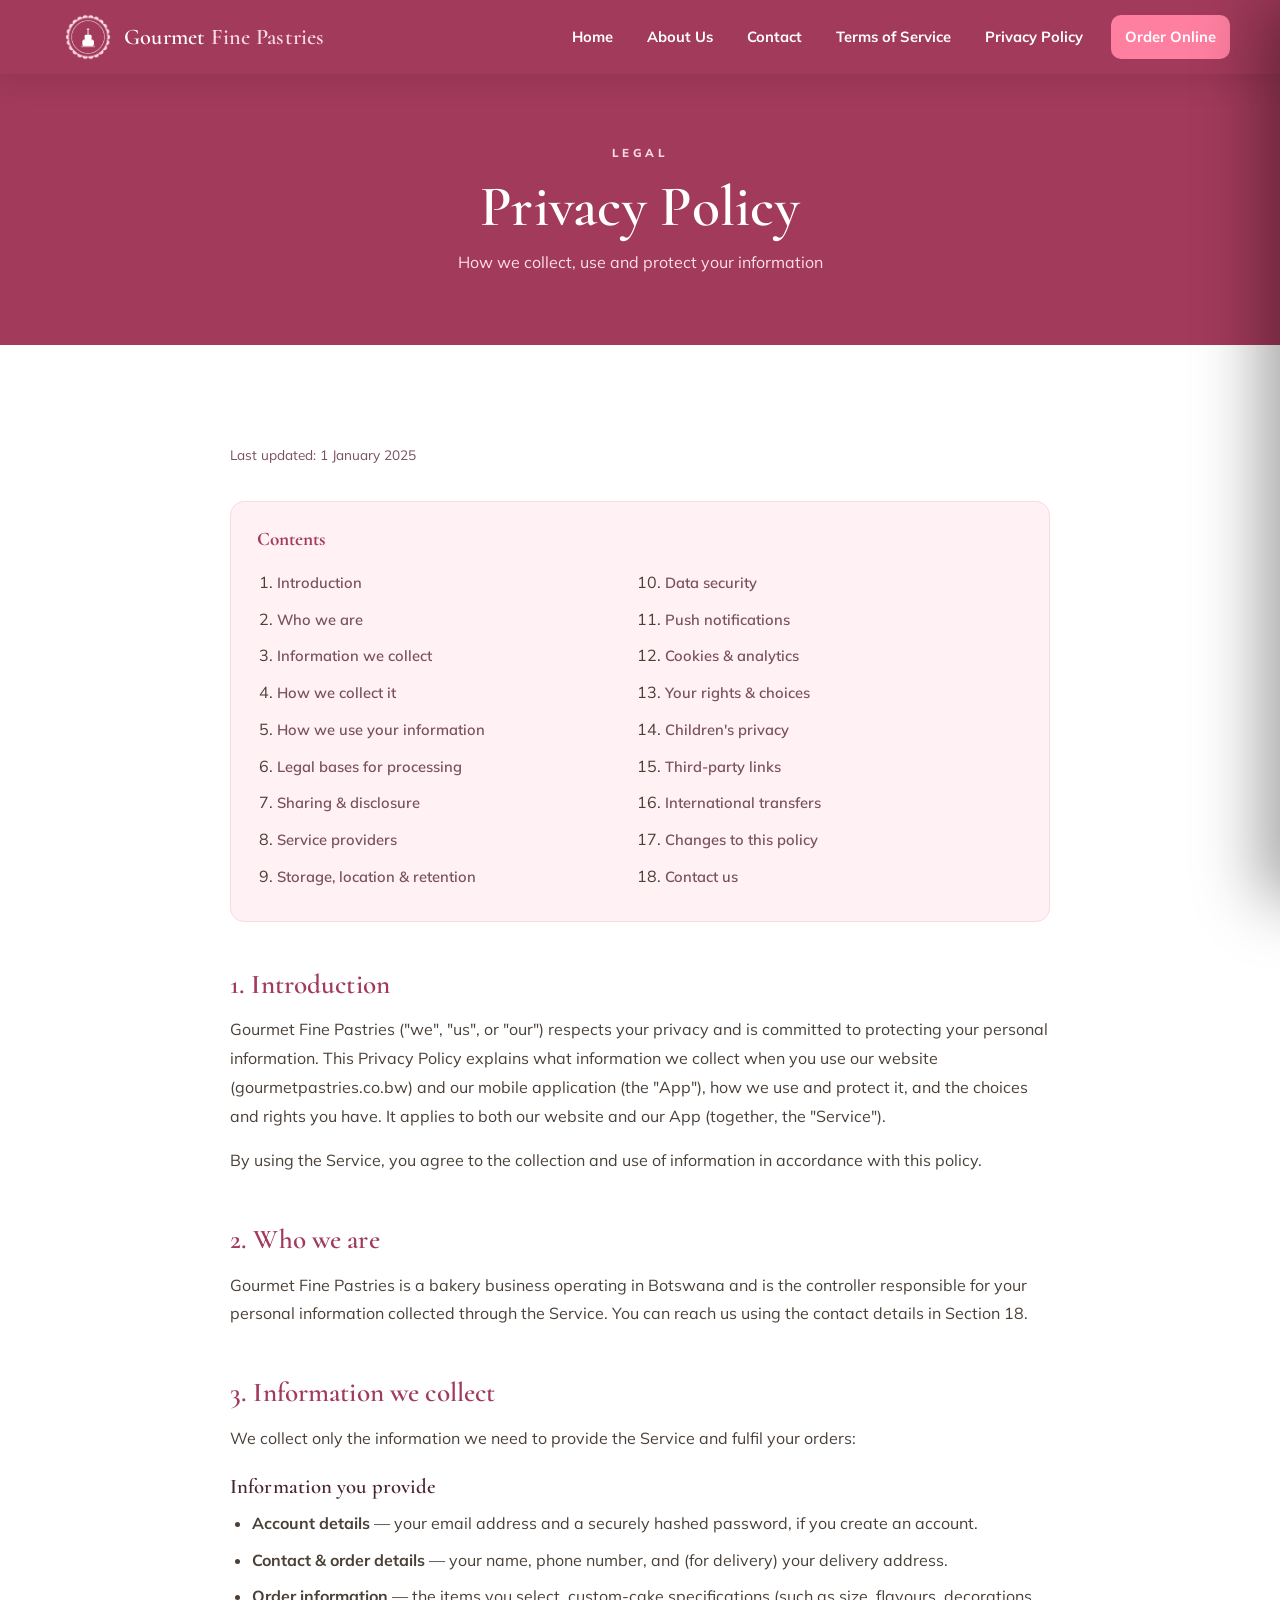
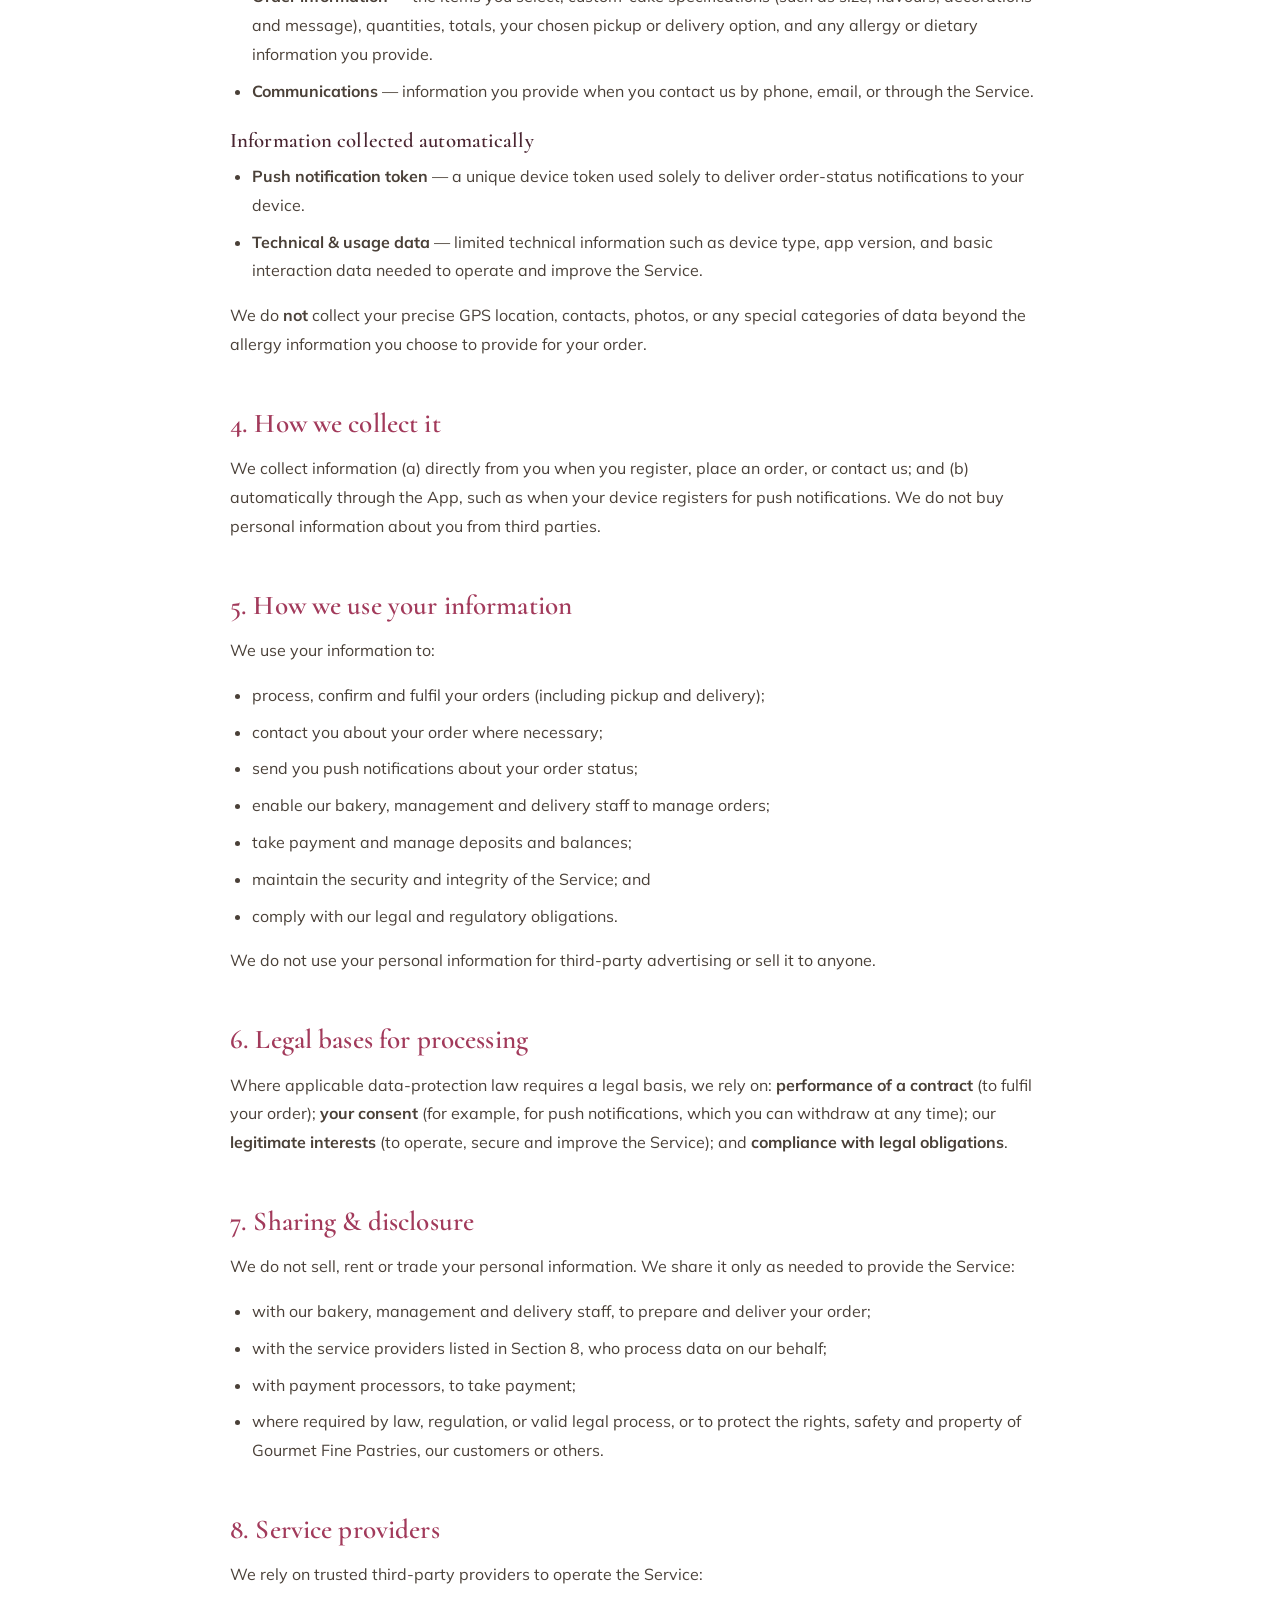
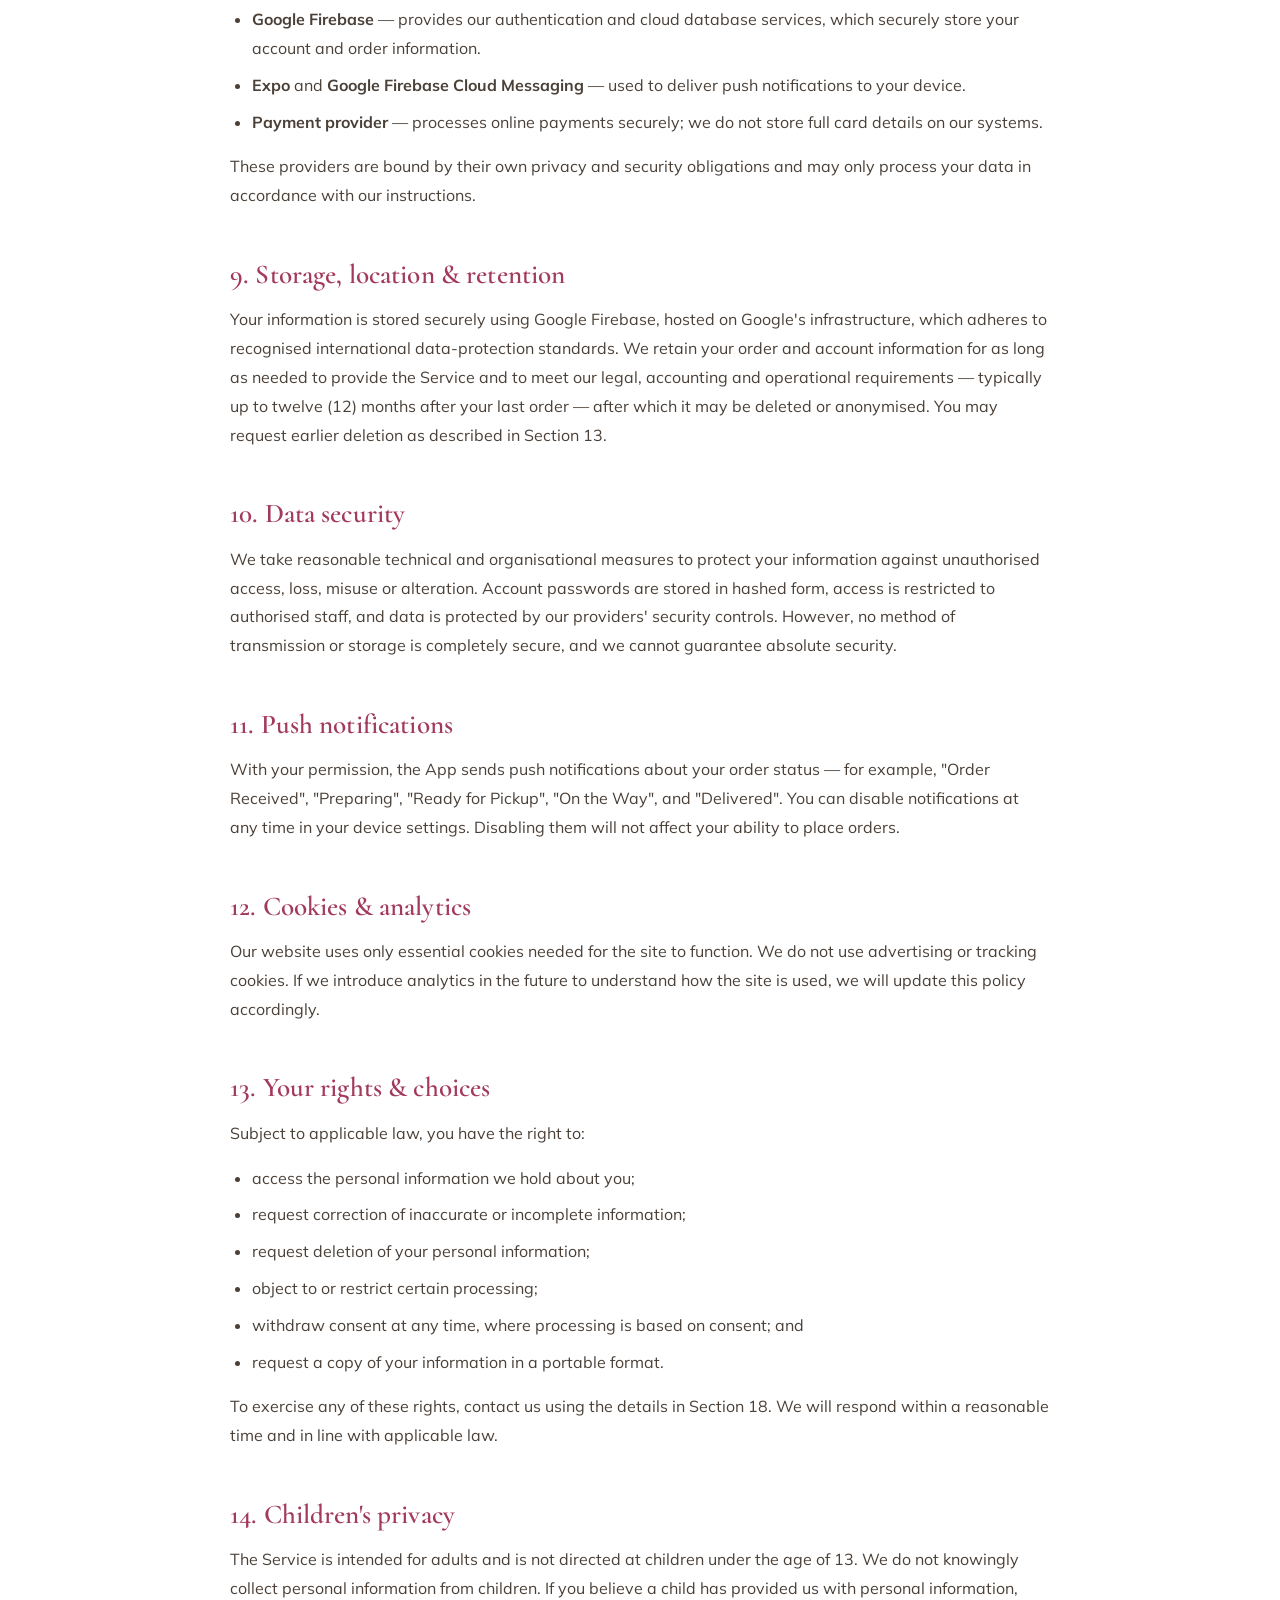
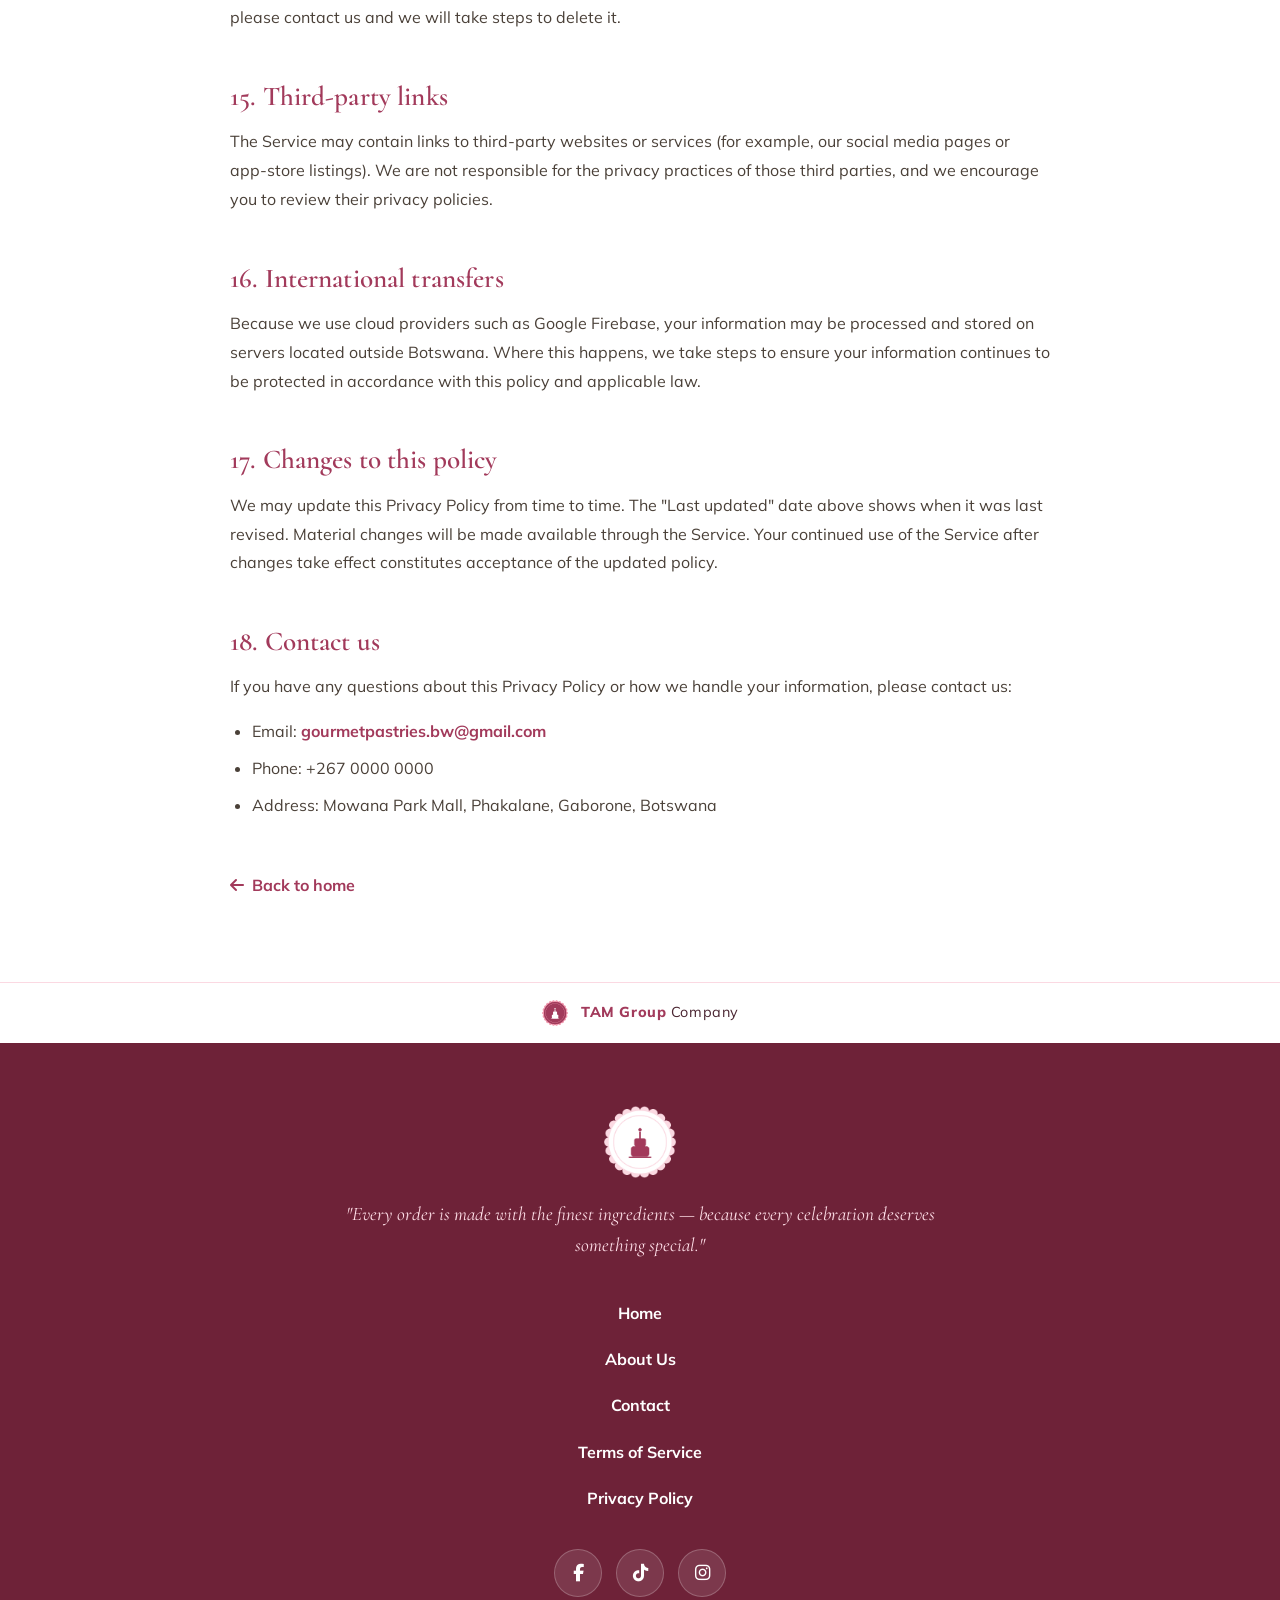
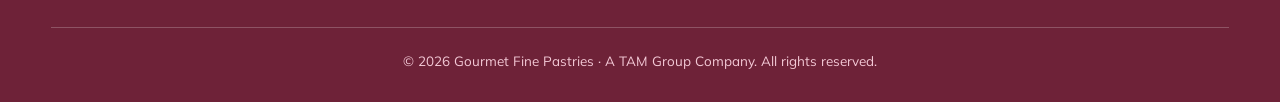
==== privacy.html @ c38aeb73 "Add files via upload" ====
<!DOCTYPE html>
<html lang="en">
<head>
  <meta charset="UTF-8" />
  <meta name="viewport" content="width=device-width, initial-scale=1.0" />
  <title>Privacy Policy — Gourmet Fine Pastries</title>
  <meta name="description" content="How Gourmet Fine Pastries collects, uses, and protects your personal information across our website and mobile application." />
  <link rel="preconnect" href="https://fonts.googleapis.com">
  <link rel="preconnect" href="https://fonts.gstatic.com" crossorigin>
  <link href="https://fonts.googleapis.com/css2?family=Cormorant:ital,wght@0,400;0,500;0,600;0,700;1,500;1,600&family=Mulish:wght@400;600;700;800&display=swap" rel="stylesheet">
  <link rel="stylesheet" href="https://cdnjs.cloudflare.com/ajax/libs/font-awesome/6.5.2/css/all.min.css">
  <link rel="stylesheet" href="styles.css" />
  <link rel="icon" type="image/png" href="images/logo.png" />
</head>
<body id="top">

  <header class="site-header">
    <div class="header-inner">
      <a class="brand" href="index.html" aria-label="Gourmet Fine Pastries home">
        <img src="images/logo.png" alt="Gourmet Fine Pastries cake emblem" />
        <span class="brand-name">Gourmet <b>Fine Pastries</b></span>
      </a>
      <nav class="nav-desktop" aria-label="Primary">
        <a href="index.html#top">Home</a>
        <a href="index.html#about">About Us</a>
        <a href="index.html#find-us">Contact</a>
        <a href="terms.html">Terms of Service</a>
        <a href="privacy.html">Privacy Policy</a>
        <a class="btn-order" href="index.html#app">Order Online</a>
      </nav>
      <button class="menu-toggle" aria-label="Open menu" aria-controls="mobileMenu" aria-expanded="false">
        <span></span><span></span><span></span>
      </button>
    </div>
  </header>

  <div class="menu-overlay" id="menuOverlay"></div>
  <nav class="mobile-menu" id="mobileMenu" aria-label="Mobile">
    <a href="index.html#top"><i class="fa-solid fa-house"></i> Home</a>
    <hr>
    <a href="index.html#about"><i class="fa-solid fa-cake-candles"></i> About Us</a>
    <hr>
    <a href="index.html#find-us"><i class="fa-solid fa-location-dot"></i> Contact</a>
    <div class="mm-contact">
      <div><i class="fa-solid fa-phone"></i> +267 0000 0000</div>
      <div><i class="fa-solid fa-envelope"></i> gourmetpastries.bw@gmail.com</div>
    </div>
    <hr>
    <a href="terms.html"><i class="fa-solid fa-file-contract"></i> Terms of Service</a>
    <hr>
    <a href="privacy.html"><i class="fa-solid fa-shield-halved"></i> Privacy Policy</a>
  </nav>

  <section class="legal-hero">
    <span class="eyebrow">Legal</span>
    <h1>Privacy Policy</h1>
    <p>How we collect, use and protect your information</p>
  </section>

  <main class="legal">
    <div class="legal-wrap">
      <p class="updated">Last updated: 1 January 2025</p>

      <div class="legal-toc">
        <h4>Contents</h4>
        <ol>
          <li><a href="#p1">Introduction</a></li>
          <li><a href="#p2">Who we are</a></li>
          <li><a href="#p3">Information we collect</a></li>
          <li><a href="#p4">How we collect it</a></li>
          <li><a href="#p5">How we use your information</a></li>
          <li><a href="#p6">Legal bases for processing</a></li>
          <li><a href="#p7">Sharing &amp; disclosure</a></li>
          <li><a href="#p8">Service providers</a></li>
          <li><a href="#p9">Storage, location &amp; retention</a></li>
          <li><a href="#p10">Data security</a></li>
          <li><a href="#p11">Push notifications</a></li>
          <li><a href="#p12">Cookies &amp; analytics</a></li>
          <li><a href="#p13">Your rights &amp; choices</a></li>
          <li><a href="#p14">Children's privacy</a></li>
          <li><a href="#p15">Third-party links</a></li>
          <li><a href="#p16">International transfers</a></li>
          <li><a href="#p17">Changes to this policy</a></li>
          <li><a href="#p18">Contact us</a></li>
        </ol>
      </div>

      <h2 id="p1">1. Introduction</h2>
      <p>Gourmet Fine Pastries ("we", "us", or "our") respects your privacy and is committed to protecting your personal information. This Privacy Policy explains what information we collect when you use our website (gourmetpastries.co.bw) and our mobile application (the "App"), how we use and protect it, and the choices and rights you have. It applies to both our website and our App (together, the "Service").</p>
      <p>By using the Service, you agree to the collection and use of information in accordance with this policy.</p>

      <h2 id="p2">2. Who we are</h2>
      <p>Gourmet Fine Pastries is a bakery business operating in Botswana and is the controller responsible for your personal information collected through the Service. You can reach us using the contact details in Section 18.</p>

      <h2 id="p3">3. Information we collect</h2>
      <p>We collect only the information we need to provide the Service and fulfil your orders:</p>
      <h3>Information you provide</h3>
      <ul>
        <li><strong>Account details</strong> — your email address and a securely hashed password, if you create an account.</li>
        <li><strong>Contact &amp; order details</strong> — your name, phone number, and (for delivery) your delivery address.</li>
        <li><strong>Order information</strong> — the items you select, custom-cake specifications (such as size, flavours, decorations and message), quantities, totals, your chosen pickup or delivery option, and any allergy or dietary information you provide.</li>
        <li><strong>Communications</strong> — information you provide when you contact us by phone, email, or through the Service.</li>
      </ul>
      <h3>Information collected automatically</h3>
      <ul>
        <li><strong>Push notification token</strong> — a unique device token used solely to deliver order-status notifications to your device.</li>
        <li><strong>Technical &amp; usage data</strong> — limited technical information such as device type, app version, and basic interaction data needed to operate and improve the Service.</li>
      </ul>
      <p>We do <strong>not</strong> collect your precise GPS location, contacts, photos, or any special categories of data beyond the allergy information you choose to provide for your order.</p>

      <h2 id="p4">4. How we collect it</h2>
      <p>We collect information (a) directly from you when you register, place an order, or contact us; and (b) automatically through the App, such as when your device registers for push notifications. We do not buy personal information about you from third parties.</p>

      <h2 id="p5">5. How we use your information</h2>
      <p>We use your information to:</p>
      <ul>
        <li>process, confirm and fulfil your orders (including pickup and delivery);</li>
        <li>contact you about your order where necessary;</li>
        <li>send you push notifications about your order status;</li>
        <li>enable our bakery, management and delivery staff to manage orders;</li>
        <li>take payment and manage deposits and balances;</li>
        <li>maintain the security and integrity of the Service; and</li>
        <li>comply with our legal and regulatory obligations.</li>
      </ul>
      <p>We do not use your personal information for third-party advertising or sell it to anyone.</p>

      <h2 id="p6">6. Legal bases for processing</h2>
      <p>Where applicable data-protection law requires a legal basis, we rely on: <strong>performance of a contract</strong> (to fulfil your order); <strong>your consent</strong> (for example, for push notifications, which you can withdraw at any time); our <strong>legitimate interests</strong> (to operate, secure and improve the Service); and <strong>compliance with legal obligations</strong>.</p>

      <h2 id="p7">7. Sharing &amp; disclosure</h2>
      <p>We do not sell, rent or trade your personal information. We share it only as needed to provide the Service:</p>
      <ul>
        <li>with our bakery, management and delivery staff, to prepare and deliver your order;</li>
        <li>with the service providers listed in Section 8, who process data on our behalf;</li>
        <li>with payment processors, to take payment;</li>
        <li>where required by law, regulation, or valid legal process, or to protect the rights, safety and property of Gourmet Fine Pastries, our customers or others.</li>
      </ul>

      <h2 id="p8">8. Service providers</h2>
      <p>We rely on trusted third-party providers to operate the Service:</p>
      <ul>
        <li><strong>Google Firebase</strong> — provides our authentication and cloud database services, which securely store your account and order information.</li>
        <li><strong>Expo</strong> and <strong>Google Firebase Cloud Messaging</strong> — used to deliver push notifications to your device.</li>
        <li><strong>Payment provider</strong> — processes online payments securely; we do not store full card details on our systems.</li>
      </ul>
      <p>These providers are bound by their own privacy and security obligations and may only process your data in accordance with our instructions.</p>

      <h2 id="p9">9. Storage, location &amp; retention</h2>
      <p>Your information is stored securely using Google Firebase, hosted on Google's infrastructure, which adheres to recognised international data-protection standards. We retain your order and account information for as long as needed to provide the Service and to meet our legal, accounting and operational requirements — typically up to twelve (12) months after your last order — after which it may be deleted or anonymised. You may request earlier deletion as described in Section 13.</p>

      <h2 id="p10">10. Data security</h2>
      <p>We take reasonable technical and organisational measures to protect your information against unauthorised access, loss, misuse or alteration. Account passwords are stored in hashed form, access is restricted to authorised staff, and data is protected by our providers' security controls. However, no method of transmission or storage is completely secure, and we cannot guarantee absolute security.</p>

      <h2 id="p11">11. Push notifications</h2>
      <p>With your permission, the App sends push notifications about your order status — for example, "Order Received", "Preparing", "Ready for Pickup", "On the Way", and "Delivered". You can disable notifications at any time in your device settings. Disabling them will not affect your ability to place orders.</p>

      <h2 id="p12">12. Cookies &amp; analytics</h2>
      <p>Our website uses only essential cookies needed for the site to function. We do not use advertising or tracking cookies. If we introduce analytics in the future to understand how the site is used, we will update this policy accordingly.</p>

      <h2 id="p13">13. Your rights &amp; choices</h2>
      <p>Subject to applicable law, you have the right to:</p>
      <ul>
        <li>access the personal information we hold about you;</li>
        <li>request correction of inaccurate or incomplete information;</li>
        <li>request deletion of your personal information;</li>
        <li>object to or restrict certain processing;</li>
        <li>withdraw consent at any time, where processing is based on consent; and</li>
        <li>request a copy of your information in a portable format.</li>
      </ul>
      <p>To exercise any of these rights, contact us using the details in Section 18. We will respond within a reasonable time and in line with applicable law.</p>

      <h2 id="p14">14. Children's privacy</h2>
      <p>The Service is intended for adults and is not directed at children under the age of 13. We do not knowingly collect personal information from children. If you believe a child has provided us with personal information, please contact us and we will take steps to delete it.</p>

      <h2 id="p15">15. Third-party links</h2>
      <p>The Service may contain links to third-party websites or services (for example, our social media pages or app-store listings). We are not responsible for the privacy practices of those third parties, and we encourage you to review their privacy policies.</p>

      <h2 id="p16">16. International transfers</h2>
      <p>Because we use cloud providers such as Google Firebase, your information may be processed and stored on servers located outside Botswana. Where this happens, we take steps to ensure your information continues to be protected in accordance with this policy and applicable law.</p>

      <h2 id="p17">17. Changes to this policy</h2>
      <p>We may update this Privacy Policy from time to time. The "Last updated" date above shows when it was last revised. Material changes will be made available through the Service. Your continued use of the Service after changes take effect constitutes acceptance of the updated policy.</p>

      <h2 id="p18">18. Contact us</h2>
      <p>If you have any questions about this Privacy Policy or how we handle your information, please contact us:</p>
      <ul>
        <li>Email: <a href="mailto:gourmetpastries.bw@gmail.com">gourmetpastries.bw@gmail.com</a></li>
        <li>Phone: +267 0000 0000</li>
        <li>Address: Mowana Park Mall, Phakalane, Gaborone, Botswana</li>
      </ul>

      <a class="back-home" href="index.html"><i class="fa-solid fa-arrow-left"></i> Back to home</a>
    </div>
  </main>

  <div class="footer-thin">
    <img src="images/tam-logo.png" alt="TAM Group logo">
    <span><b>TAM Group</b> Company</span>
  </div>

  <footer class="footer-main">
    <div class="wrap">
      <img class="f-logo" src="images/logo-light.png" alt="Gourmet Fine Pastries">
      <p class="footer-tag">"Every order is made with the finest ingredients — because every celebration deserves something special."</p>
      <nav class="footer-nav" aria-label="Footer">
        <a href="index.html#top">Home</a>
        <a href="index.html#about">About Us</a>
        <a href="index.html#find-us">Contact</a>
        <a href="terms.html">Terms of Service</a>
        <a href="privacy.html">Privacy Policy</a>
      </nav>
      <div class="footer-social">
        <a href="#" aria-label="Facebook"><i class="fa-brands fa-facebook-f"></i></a>
        <a href="#" aria-label="TikTok"><i class="fa-brands fa-tiktok"></i></a>
        <a href="#" aria-label="Instagram"><i class="fa-brands fa-instagram"></i></a>
      </div>
      <div class="footer-base">© <span id="year"></span> Gourmet Fine Pastries · A TAM Group Company. All rights reserved.</div>
    </div>
  </footer>

  <script>document.getElementById("year").textContent = new Date().getFullYear();</script>
  <script src="script.js"></script>
</body>
</html>
---- styles.css ----
/* =====================================================================
   GOURMET FINE PASTRIES  —  shared styles
   Palette : soft blush · rose · deep rose · white
   Display : Cormorant    Body : Mulish
   Signature: piped pearls (a classic cake-decoration detail)
   ===================================================================== */

:root{
  --rose-900:  #6E2238;
  --rose-700:  #A23A5B;
  --rose-600:  #B84A6C;
  --rose-500:  #D96E89;
  --rose-400:  #F09BB0;
  --rose-200:  #FBD9E2;
  --rose-100:  #FFF1F4;
  --accent:    #FF7FA1;
  --accent-dk: #F2658C;
  --white:     #ffffff;
  --ink:       #4A2531;
  --ink-soft:  #79505d;
  --line:      rgba(255,255,255,.22);

  --maxw: 1180px;
  --radius: 18px;
  --shadow:    0 18px 50px rgba(110,34,56,.16);
  --shadow-sm: 0 8px 24px rgba(110,34,56,.10);
  --ease: cubic-bezier(.22,.61,.36,1);
}

*{ box-sizing:border-box; }
html{ scroll-behavior:smooth; }
body{
  margin:0;
  font-family:"Mulish", system-ui, -apple-system, "Segoe UI", sans-serif;
  color:var(--ink);
  background:var(--white);
  line-height:1.65;
  -webkit-font-smoothing:antialiased;
  overflow-x:hidden;
}
img{ display:block; max-width:100%; }
a{ color:inherit; text-decoration:none; }
h1,h2,h3{ font-family:"Cormorant", Georgia, serif; font-weight:600; line-height:1.08; margin:0; letter-spacing:.005em; }

.wrap{ width:min(var(--maxw), 92%); margin-inline:auto; }
.eyebrow{
  font-family:"Mulish"; font-weight:800; letter-spacing:.3em;
  text-transform:uppercase; font-size:.72rem; color:var(--accent);
}

/* ---------- Pearl divider (signature) ---------- */
.pearl-divider{ display:flex; align-items:center; gap:12px; justify-content:center; margin:0 auto 26px; }
.pearl-divider .rule{ height:2px; width:min(110px,16vw); background:linear-gradient(90deg,transparent,var(--rose-400)); }
.pearl-divider .rule.right{ background:linear-gradient(90deg,var(--rose-400),transparent); }
.pearl{
  width:18px; height:18px; flex:none; border-radius:50%;
  background:radial-gradient(circle at 38% 30%, #fff 0 16%, var(--accent) 42%, var(--rose-500) 100%);
  box-shadow:0 0 0 5px rgba(217,110,137,.16);
}
.pearl.sm{ width:10px; height:10px; box-shadow:0 0 0 3px rgba(217,110,137,.14); }

/* =====================================================================
   HEADER
   ===================================================================== */
.site-header{
  position:sticky; top:0; z-index:60;
  background:var(--rose-700);
  color:var(--white);
  box-shadow:0 6px 24px rgba(110,34,56,.26);
}
.header-inner{
  display:flex; align-items:center; justify-content:space-between;
  width:min(var(--maxw), 96%); margin-inline:auto;
  height:74px; padding-left:0;
}
.brand{ display:flex; align-items:center; gap:12px; padding-left:14px; }
.brand img{ height:48px; width:48px; }
.brand-name{ font-family:"Cormorant", serif; font-weight:600; font-size:1.4rem; color:var(--white); letter-spacing:.01em; }
.brand-name b{ color:var(--rose-200); font-weight:600; }

.nav-desktop{ display:flex; align-items:center; gap:6px; }
.nav-desktop a{
  position:relative; padding:10px 14px; font-weight:700; font-size:.92rem;
  color:var(--white); border-radius:10px; transition:color .25s var(--ease);
}
.nav-desktop a::after{
  content:""; position:absolute; left:14px; right:14px; bottom:6px; height:2px;
  background:var(--rose-200); transform:scaleX(0); transform-origin:left;
  transition:transform .3s var(--ease);
}
.nav-desktop a:hover{ color:var(--rose-200); }
.nav-desktop a:hover::after{ transform:scaleX(1); }
.nav-desktop a.btn-order{ background:var(--accent); color:#fff; margin-left:8px; }
.nav-desktop a.btn-order::after{ display:none; }
.nav-desktop a.btn-order:hover{ background:var(--white); color:var(--rose-700); }

.menu-toggle{
  display:none; flex-direction:column; gap:5px; cursor:pointer;
  background:transparent; border:0; padding:10px; border-radius:10px;
}
.menu-toggle span{ width:26px; height:3px; border-radius:3px; background:var(--white); transition:.3s var(--ease); }
.menu-toggle.open span:nth-child(1){ transform:translateY(8px) rotate(45deg); }
.menu-toggle.open span:nth-child(2){ opacity:0; }
.menu-toggle.open span:nth-child(3){ transform:translateY(-8px) rotate(-45deg); }

.mobile-menu{
  position:fixed; top:0; right:0; height:100dvh; width:min(330px,86vw);
  background:var(--rose-700); color:var(--white); z-index:70;
  transform:translateX(100%); transition:transform .4s var(--ease);
  padding:90px 26px 30px; box-shadow:-20px 0 60px rgba(0,0,0,.35);
  display:flex; flex-direction:column;
}
.mobile-menu.open{ transform:translateX(0); }
.mobile-menu a{
  display:flex; align-items:center; gap:12px;
  padding:16px 6px; font-weight:700; font-size:1.04rem; color:var(--white);
  transition:color .2s var(--ease), padding-left .25s var(--ease);
}
.mobile-menu a i{ color:var(--rose-200); width:22px; text-align:center; }
.mobile-menu a:hover{ color:var(--rose-200); padding-left:14px; }
.mobile-menu hr{ border:0; border-top:1px solid var(--line); margin:0; }
.mm-contact{ font-size:.86rem; padding:4px 6px 14px; line-height:1.9; }
.mm-contact div{ display:flex; align-items:center; gap:10px; color:var(--white); }
.mm-contact i{ color:var(--rose-200); width:20px; }
.menu-overlay{
  position:fixed; inset:0; background:rgba(74,37,49,.55); z-index:65;
  opacity:0; visibility:hidden; transition:.35s var(--ease);
}
.menu-overlay.open{ opacity:1; visibility:visible; }

/* =====================================================================
   HERO
   ===================================================================== */
.hero{ position:relative; min-height:min(86vh,720px); display:grid; place-items:center; overflow:hidden; }
.hero-img{ position:absolute; inset:0; width:100%; height:100%; object-fit:cover; }
.hero::after{
  content:""; position:absolute; inset:0;
  background:linear-gradient(180deg, rgba(110,34,56,.30) 0%, rgba(110,34,56,.58) 100%);
}
.hero-content{ position:relative; z-index:2; text-align:center; color:var(--white); padding:40px 20px; max-width:860px; }
.hero-content .eyebrow{ display:inline-block; margin-bottom:18px; color:var(--rose-200); }
.hero h1{
  font-size:clamp(2.6rem, 6.2vw, 4.9rem); color:var(--white);
  text-shadow:0 4px 30px rgba(0,0,0,.32); margin-bottom:18px;
}
.hero h1 .em{ color:var(--rose-200); font-style:italic; }
.hero p{ font-size:clamp(1rem,1.6vw,1.22rem); max-width:620px; margin:0 auto 30px; color:#ffe6ee; }
.hero .cta-row{ display:flex; gap:14px; justify-content:center; flex-wrap:wrap; }
.btn{
  display:inline-flex; align-items:center; gap:10px; cursor:pointer;
  padding:14px 26px; border-radius:999px; font-weight:800; font-size:.96rem;
  border:2px solid transparent; transition:transform .25s var(--ease), background .25s var(--ease), color .25s var(--ease);
}
.btn:hover{ transform:translateY(-3px); }
.btn-accent{ background:var(--accent); color:#fff; }
.btn-accent:hover{ background:var(--white); color:var(--rose-700); }
.btn-ghost{ border-color:var(--white); color:var(--white); }
.btn-ghost:hover{ background:var(--white); color:var(--rose-700); }

.scroll-cue{ position:absolute; bottom:22px; left:50%; transform:translateX(-50%); z-index:2; color:var(--rose-200); animation:bob 2s var(--ease) infinite; }
@keyframes bob{ 0%,100%{ transform:translate(-50%,0);} 50%{ transform:translate(-50%,10px);} }

/* =====================================================================
   SECTION SHELL
   ===================================================================== */
.section{ padding:clamp(64px,9vw,110px) 0; }
.section-head{ text-align:center; max-width:780px; margin:0 auto 46px; }
.section-head h2{ font-size:clamp(2.1rem,4.4vw,3.2rem); color:var(--rose-700); margin-bottom:10px; }
.section-head p{ color:var(--ink-soft); font-size:1.05rem; }

/* ---------- About / Story ---------- */
.about{ background:
   radial-gradient(1200px 480px at 80% -10%, var(--rose-100), transparent 60%),
   var(--white); }
.about-grid{ max-width:880px; margin:0 auto; }
.about-grid p{ font-size:1.12rem; color:var(--ink-soft); margin:0 0 22px; }
.about-grid p strong{ color:var(--rose-700); font-weight:800; }
.about-list{ list-style:none; padding:0; margin:0 0 30px; display:grid; gap:16px; }
.about-list li{
  position:relative; padding:18px 20px 18px 56px; background:var(--rose-100);
  border-radius:14px; box-shadow:var(--shadow-sm); font-size:1.02rem; color:var(--ink-soft);
}
.about-list li::before{
  content:""; position:absolute; left:20px; top:50%; transform:translateY(-50%);
  width:16px; height:16px; border-radius:50%;
  background:radial-gradient(circle at 38% 30%, #fff 0 16%, var(--accent) 42%, var(--rose-500) 100%);
  box-shadow:0 0 0 4px rgba(217,110,137,.15);
}
.pull-quote{
  text-align:center; margin:10px auto 0; max-width:780px;
  font-family:"Cormorant", serif; font-style:italic; font-size:clamp(1.4rem,2.8vw,1.9rem);
  color:var(--rose-700); line-height:1.5; position:relative; padding:30px 20px 0;
}
.pull-quote::before{
  content:"\201C"; font-family:"Cormorant",serif; font-size:4.5rem; color:var(--rose-400);
  display:block; line-height:.4; margin-bottom:18px;
}

/* =====================================================================
   GALLERY / SLIDESHOW
   ===================================================================== */
.gallery{ background:linear-gradient(180deg, var(--white) 0%, var(--rose-100) 100%); }
.slideshow{
  position:relative; width:min(560px,90vw); aspect-ratio:1/1; margin:0 auto;
  border-radius:24px; overflow:hidden; box-shadow:var(--shadow);
  border:6px solid var(--white);
}
.slides{ position:absolute; inset:0; }
.slide{ position:absolute; inset:0; opacity:0; transform:scale(1.04); transition:opacity .9s var(--ease); }
.slide.active{ opacity:1; transform:scale(1); transition:opacity .9s var(--ease), transform 5s linear; }
.slide img{ width:100%; height:100%; object-fit:cover; }
.slide-cap{
  position:absolute; left:0; right:0; bottom:0; padding:26px 22px 20px;
  background:linear-gradient(transparent, rgba(110,34,56,.78));
  color:var(--white); font-family:"Cormorant",serif; font-size:1.5rem; font-weight:600;
}
.slide-arrow{
  position:absolute; top:50%; transform:translateY(-50%); z-index:3;
  width:46px; height:46px; border-radius:50%; border:0; cursor:pointer;
  background:rgba(255,255,255,.92); color:var(--rose-700); font-size:1.1rem;
  display:grid; place-items:center; box-shadow:var(--shadow-sm);
  transition:background .2s var(--ease), color .2s var(--ease);
}
.slide-arrow:hover{ background:var(--accent); color:#fff; }
.slide-arrow.prev{ left:14px; }
.slide-arrow.next{ right:14px; }
.dots{ display:flex; gap:9px; justify-content:center; margin-top:22px; }
.dots button{
  width:11px; height:11px; border-radius:50%; border:0; cursor:pointer;
  background:rgba(217,110,137,.3); transition:.25s var(--ease);
}
.dots button.active{ background:var(--rose-600); transform:scale(1.25); }

/* =====================================================================
   FOLLOW US
   ===================================================================== */
.social{ background:var(--rose-700); color:var(--white); text-align:center; }
.social h2{ color:var(--white); font-size:clamp(1.9rem,4vw,2.8rem); }
.social .eyebrow{ color:var(--rose-200); }
.social p{ color:#ffdfe8; max-width:480px; margin:8px auto 30px; }
.social-row{ display:flex; gap:16px; justify-content:center; flex-wrap:wrap; }
.social-row a{
  width:62px; height:62px; border-radius:50%; display:grid; place-items:center;
  background:rgba(255,255,255,.12); border:1px solid var(--line); color:var(--white);
  font-size:1.4rem; transition:transform .25s var(--ease), background .25s var(--ease), color .25s var(--ease);
}
.social-row a:hover{ background:var(--accent); color:#fff; transform:translateY(-5px); }

/* =====================================================================
   APP DOWNLOAD
   ===================================================================== */
.appdl{ background:linear-gradient(135deg, var(--rose-500) 0%, var(--accent) 100%); color:#fff; }
.appdl .inner{ display:flex; align-items:center; justify-content:space-between; gap:40px; flex-wrap:wrap; }
.appdl .copy{ flex:1 1 320px; }
.appdl .eyebrow{ color:#fff; }
.appdl h2{ color:#fff; font-size:clamp(2rem,4vw,3rem); margin:6px 0 10px; }
.appdl p{ color:#fff0f4; font-weight:600; max-width:460px; }
.store-row{ display:flex; gap:14px; flex-wrap:wrap; margin-top:8px; }
.store-btn{
  display:inline-flex; align-items:center; gap:12px; padding:12px 22px;
  background:var(--rose-900); color:#fff; border-radius:14px;
  transition:transform .25s var(--ease), background .25s var(--ease);
}
.store-btn:hover{ transform:translateY(-4px); background:var(--ink); }
.store-btn i{ font-size:1.9rem; color:var(--rose-200); }
.store-btn .st{ display:flex; flex-direction:column; line-height:1.15; }
.store-btn .st small{ font-size:.66rem; text-transform:uppercase; letter-spacing:.12em; opacity:.85; }
.store-btn .st b{ font-size:1.02rem; font-family:"Cormorant",serif; font-weight:600; }
.app-emblem img{ width:min(200px,40vw); filter:drop-shadow(0 18px 30px rgba(110,34,56,.3)); }

/* =====================================================================
   FIND US
   ===================================================================== */
.findus{ background:var(--white); }
.findus-grid{ display:grid; grid-template-columns:1.1fr .9fr; gap:34px; align-items:stretch; }
.map-card{ border-radius:var(--radius); overflow:hidden; box-shadow:var(--shadow); min-height:340px; }
.map-card img,.map-card iframe{ width:100%; height:100%; min-height:340px; border:0; object-fit:cover; }
.info-card{ background:var(--rose-100); border-radius:var(--radius); box-shadow:var(--shadow-sm); padding:34px; display:flex; flex-direction:column; gap:22px; }
.info-row{ display:flex; gap:16px; align-items:flex-start; }
.info-row .ic{
  flex:none; width:46px; height:46px; border-radius:12px; display:grid; place-items:center;
  background:var(--white); color:var(--rose-600); font-size:1.15rem; box-shadow:var(--shadow-sm);
}
.info-row h4{ margin:0 0 4px; font-family:"Cormorant",serif; font-size:1.25rem; color:var(--rose-700); }
.info-row p{ margin:0; color:var(--ink-soft); font-size:.98rem; }
.info-row a{ color:var(--ink-soft); }
.info-row a:hover{ color:var(--rose-700); }
.hours-line{ display:flex; justify-content:space-between; gap:14px; font-size:.96rem; color:var(--ink-soft); }
.hours-line span:last-child{ font-weight:700; color:var(--ink); }

/* =====================================================================
   FOOTERS
   ===================================================================== */
/* thin TAM footer — WHITE */
.footer-thin{
  background:var(--white); color:var(--ink);
  display:flex; align-items:center; justify-content:center; gap:12px;
  padding:16px; font-size:.9rem; letter-spacing:.04em;
  border-top:1px solid var(--rose-200);
}
.footer-thin img{ width:28px; height:28px; }
.footer-thin b{ color:var(--rose-700); font-weight:800; }

.footer-main{ background:var(--rose-900); color:#fff; text-align:center; padding:60px 0 30px; }
.footer-main .f-logo{ width:78px; height:78px; margin:0 auto 18px; }
.footer-tag{
  font-family:"Cormorant",serif; font-style:italic; font-size:1.2rem; color:#ffdfe8;
  max-width:600px; margin:0 auto 30px; line-height:1.6;
}
.footer-nav{ display:flex; flex-direction:column; gap:2px; margin-bottom:28px; }
.footer-nav a{ padding:9px; font-weight:700; color:#fff; transition:color .2s var(--ease); }
.footer-nav a:hover{ color:var(--rose-200); }
.footer-social{ display:flex; gap:14px; justify-content:center; margin-bottom:30px; }
.footer-social a{
  width:48px; height:48px; border-radius:50%; display:grid; place-items:center;
  background:rgba(255,255,255,.10); border:1px solid var(--line); color:#fff;
  font-size:1.1rem; transition:.25s var(--ease);
}
.footer-social a:hover{ background:var(--accent); color:#fff; transform:translateY(-4px); }
.footer-base{ border-top:1px solid var(--line); padding-top:22px; font-size:.84rem; color:#f3c9d6; }
.footer-base a{ color:var(--rose-200); }

/* =====================================================================
   LEGAL PAGES
   ===================================================================== */
.legal-hero{ background:var(--rose-700); color:#fff; text-align:center; padding:64px 20px 54px; }
.legal-hero .eyebrow{ color:var(--rose-200); }
.legal-hero h1{ font-size:clamp(2.4rem,5vw,3.6rem); color:#fff; margin-top:12px; }
.legal-hero p{ color:#ffdfe8; margin-top:10px; }
.legal{ background:var(--white); }
.legal-wrap{ width:min(820px,92%); margin:0 auto; padding:clamp(48px,7vw,84px) 0; }
.legal-wrap .updated{ color:var(--ink-soft); font-size:.85rem; margin-bottom:34px; }
.legal-wrap h2{ font-family:"Cormorant",serif; font-size:1.7rem; color:var(--rose-700); margin:42px 0 10px; padding-top:8px; }
.legal-wrap h2:first-of-type{ margin-top:0; }
.legal-wrap h3{ font-family:"Cormorant",serif; font-size:1.3rem; color:var(--ink); margin:24px 0 8px; }
.legal-wrap p, .legal-wrap li{ color:#4a4038; font-size:1rem; line-height:1.8; }
.legal-wrap ul{ padding-left:22px; margin:10px 0 16px; }
.legal-wrap li{ margin-bottom:8px; }
.legal-wrap a{ color:var(--rose-700); font-weight:700; }
.legal-toc{ background:var(--rose-100); border:1px solid var(--rose-200); border-radius:14px; padding:22px 26px; margin-bottom:40px; }
.legal-toc h4{ margin:0 0 12px; font-family:"Cormorant",serif; font-size:1.2rem; color:var(--rose-700); }
.legal-toc ol{ margin:0; padding-left:20px; columns:2; column-gap:30px; }
.legal-toc a{ color:var(--ink-soft); font-weight:600; font-size:.92rem; }
.legal-toc a:hover{ color:var(--rose-700); }
.back-home{ display:inline-flex; align-items:center; gap:8px; margin-top:36px; font-weight:800; color:var(--rose-700); }

/* =====================================================================
   SCROLL REVEAL
   ===================================================================== */
.reveal{ opacity:0; transform:translateY(30px); transition:opacity .8s var(--ease), transform .8s var(--ease); }
.reveal.in{ opacity:1; transform:none; }

/* =====================================================================
   RESPONSIVE
   ===================================================================== */
@media (max-width: 900px){
  .nav-desktop{ display:none; }
  .menu-toggle{ display:flex; }
  .findus-grid{ grid-template-columns:1fr; }
  .appdl .inner{ flex-direction:column; text-align:center; }
  .appdl .copy{ flex-basis:auto; }
  .store-row{ justify-content:center; }
  .app-emblem{ order:-1; }
}
@media (max-width: 560px){
  .header-inner{ height:64px; }
  .brand img{ height:40px; width:40px; }
  .brand-name{ font-size:1.18rem; }
  .legal-toc ol{ columns:1; }
}
@media (prefers-reduced-motion: reduce){
  *{ animation:none !important; transition:none !important; scroll-behavior:auto !important; }
  .reveal{ opacity:1; transform:none; }
}
a:focus-visible, button:focus-visible{ outline:3px solid var(--accent); outline-offset:3px; border-radius:6px; }
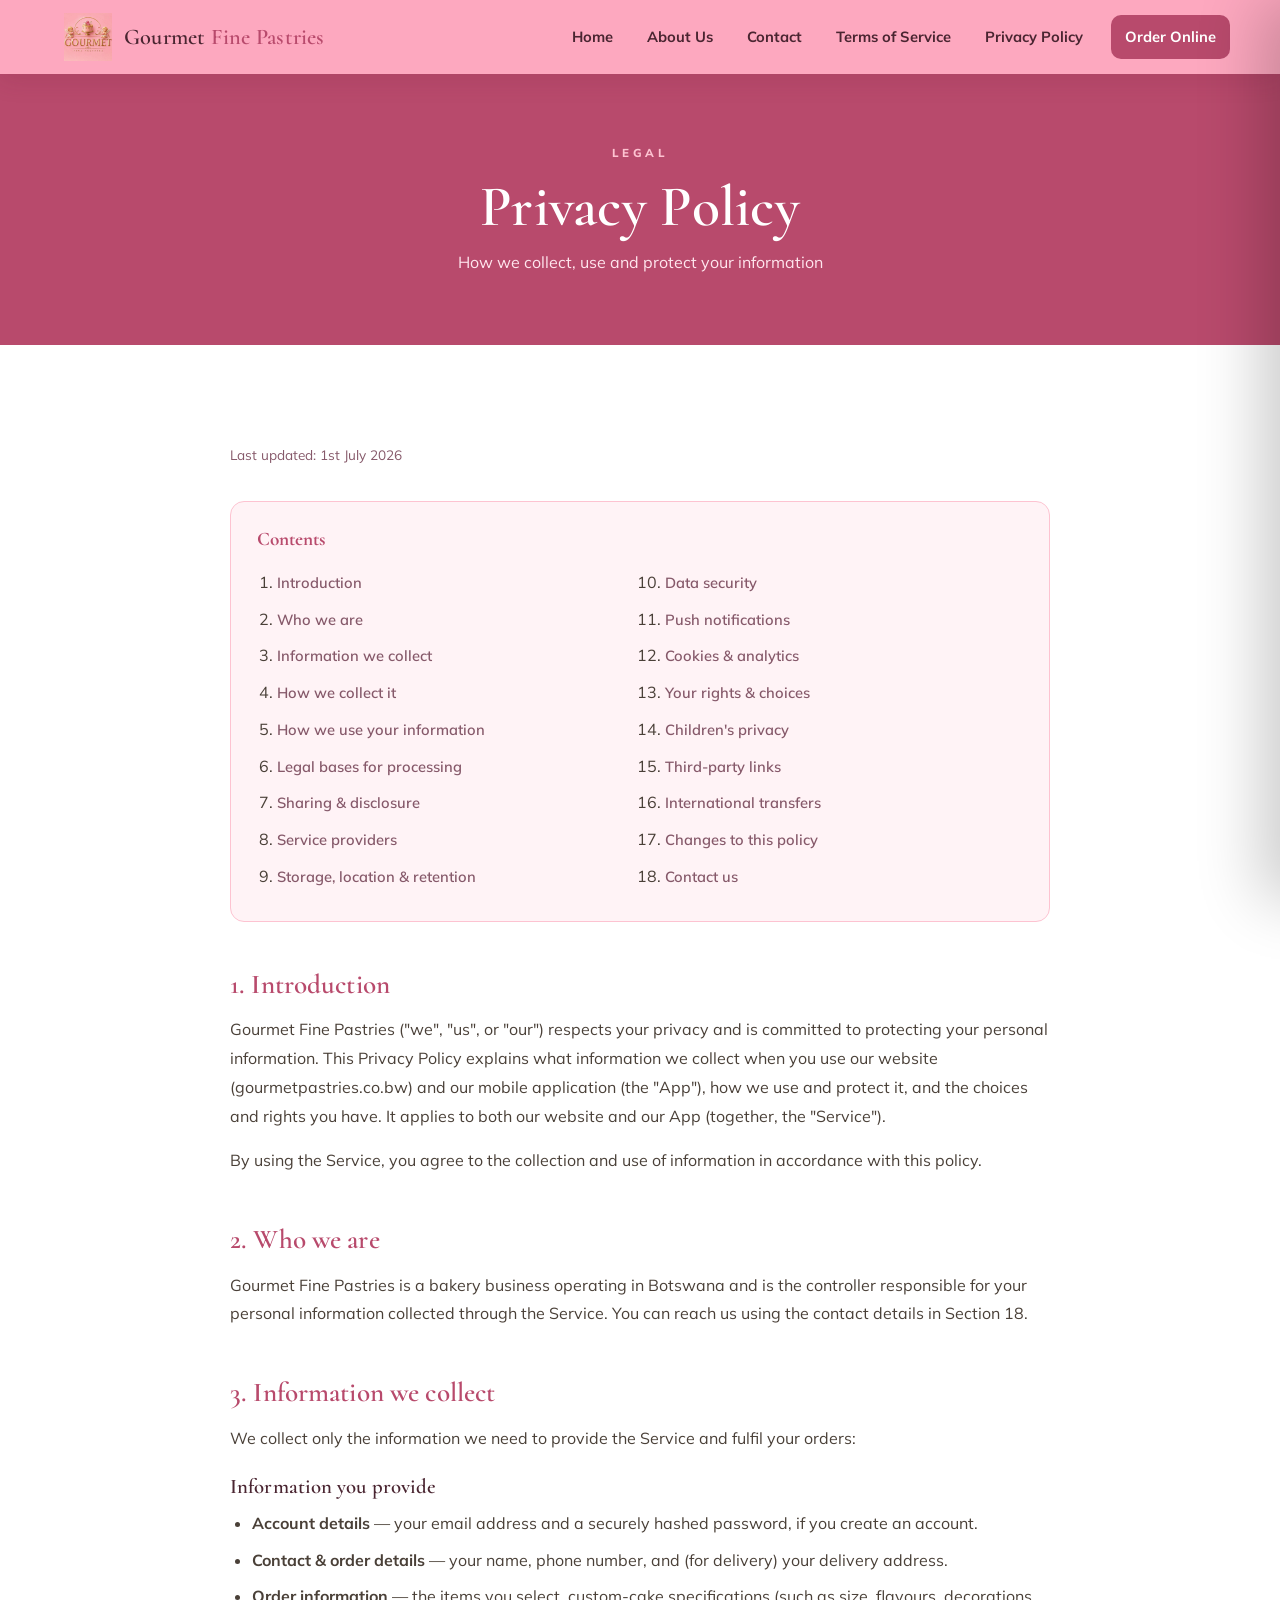
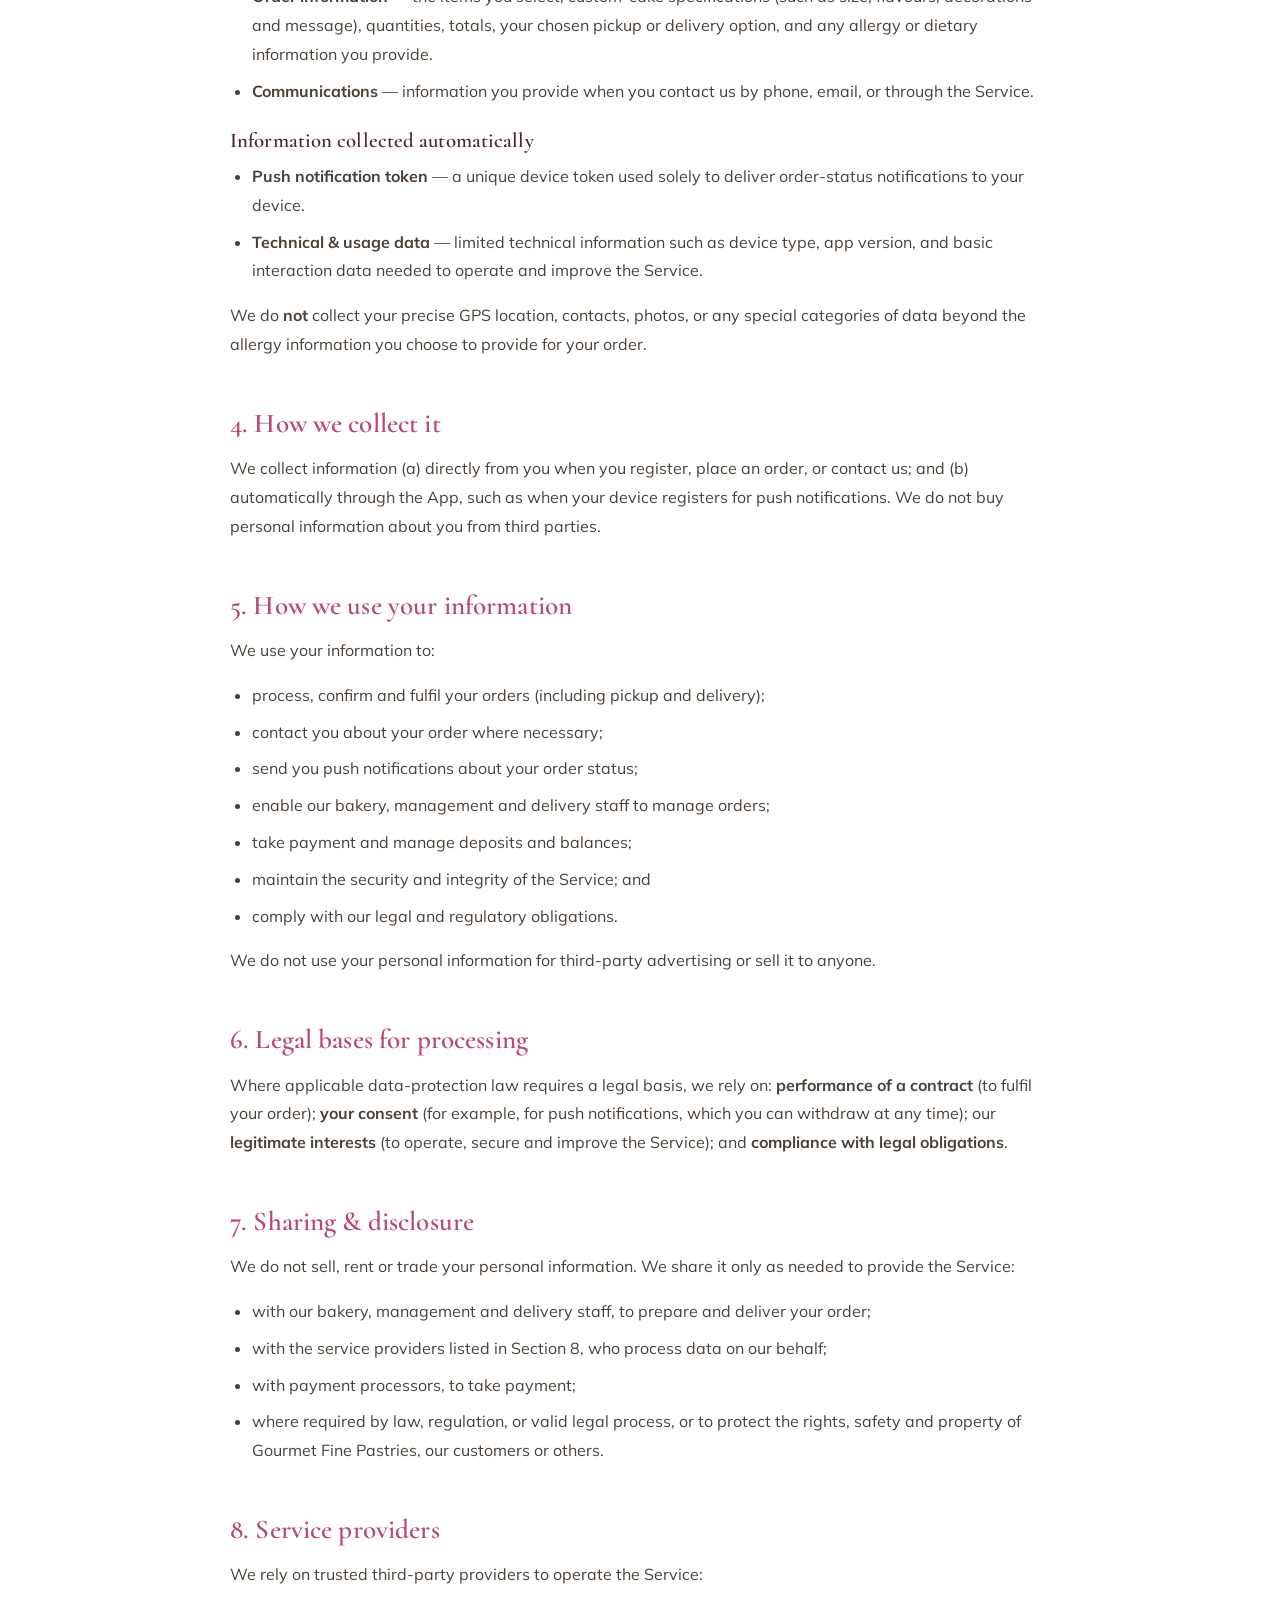
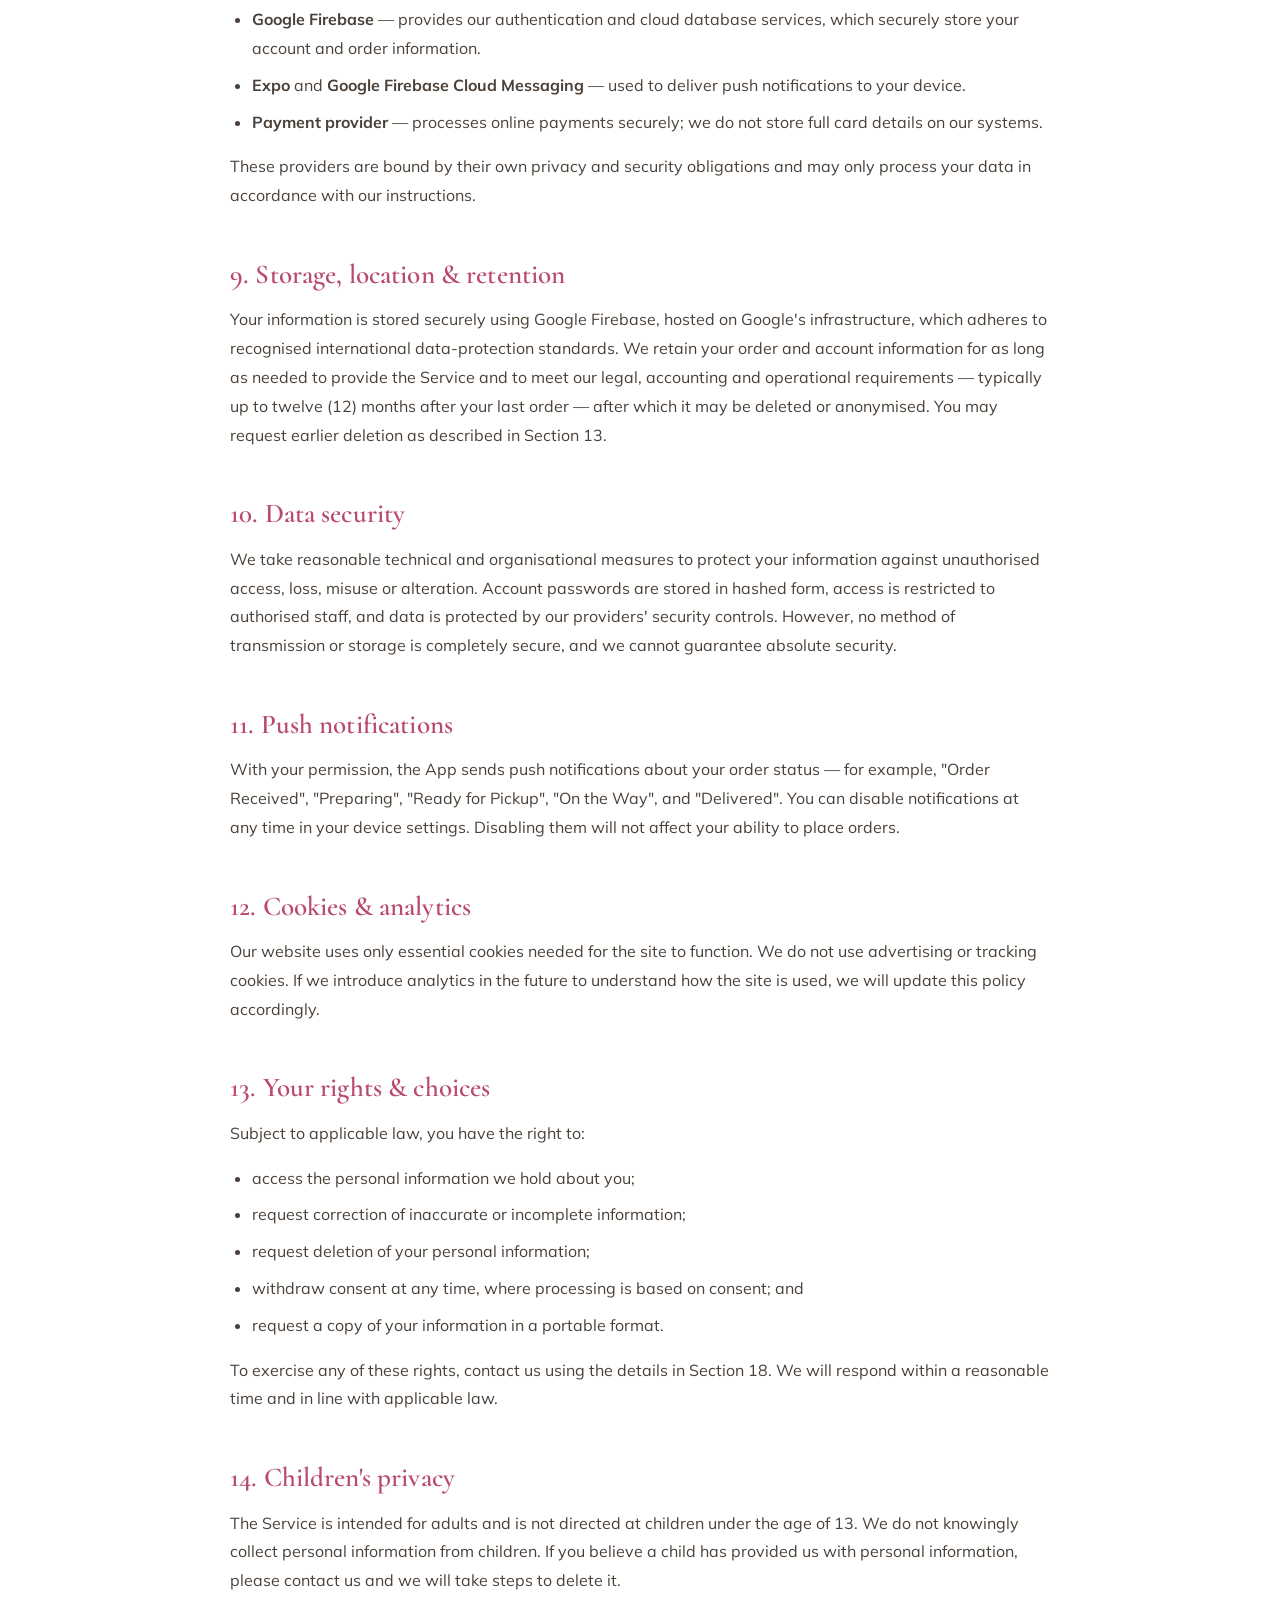
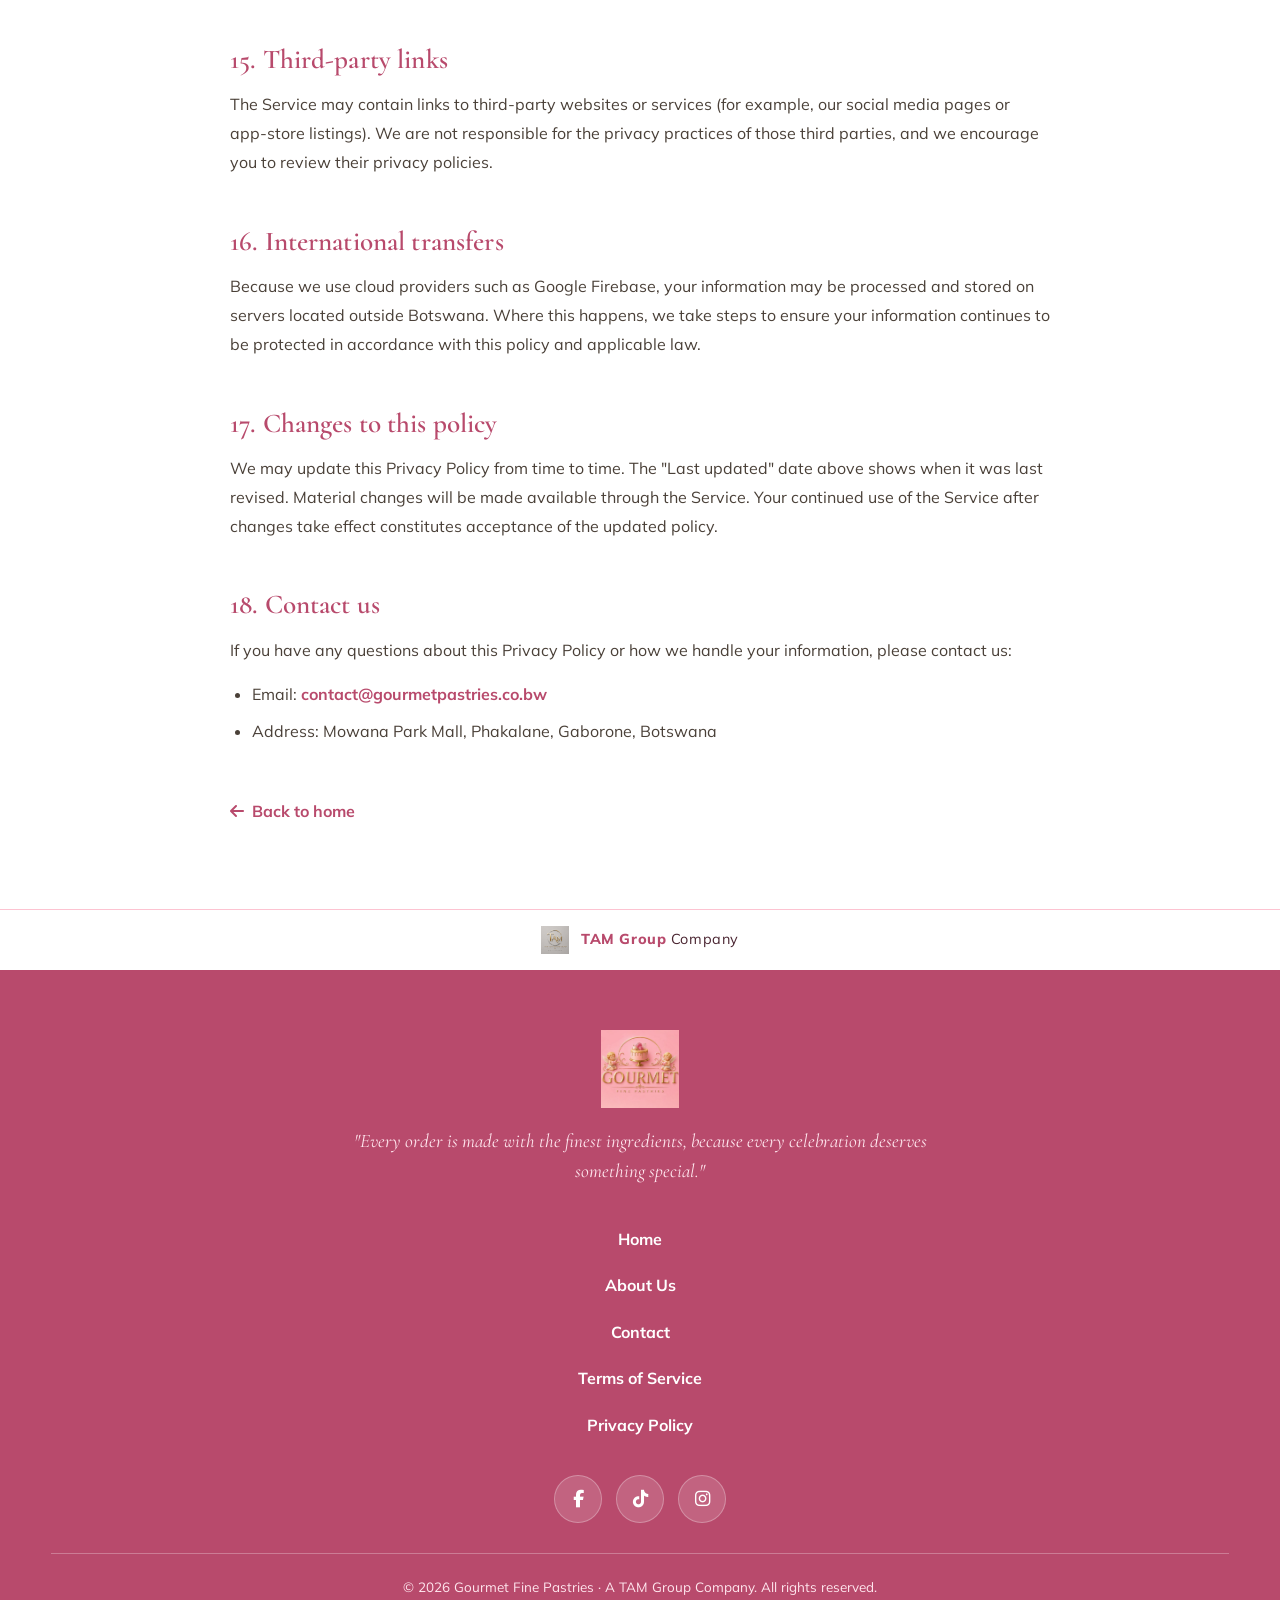
==== commit 71b29343: "Update privacy.html" ====
--- a/privacy.html
+++ b/privacy.html
@@ -10,14 +10,14 @@
   <link href="https://fonts.googleapis.com/css2?family=Cormorant:ital,wght@0,400;0,500;0,600;0,700;1,500;1,600&family=Mulish:wght@400;600;700;800&display=swap" rel="stylesheet">
   <link rel="stylesheet" href="https://cdnjs.cloudflare.com/ajax/libs/font-awesome/6.5.2/css/all.min.css">
   <link rel="stylesheet" href="styles.css" />
-  <link rel="icon" type="image/png" href="images/logo.png" />
+  <link rel="icon" type="image/png" href="images/pink icon-.jpeg" />
 </head>
 <body id="top">
 
   <header class="site-header">
     <div class="header-inner">
       <a class="brand" href="index.html" aria-label="Gourmet Fine Pastries home">
-        <img src="images/logo.png" alt="Gourmet Fine Pastries cake emblem" />
+        <img src="images/pink icon-.jpeg" alt="Gourmet Fine Pastries cake emblem" />
         <span class="brand-name">Gourmet <b>Fine Pastries</b></span>
       </a>
       <nav class="nav-desktop" aria-label="Primary">
@@ -42,8 +42,7 @@
     <hr>
     <a href="index.html#find-us"><i class="fa-solid fa-location-dot"></i> Contact</a>
     <div class="mm-contact">
-      <div><i class="fa-solid fa-phone"></i> +267 0000 0000</div>
-      <div><i class="fa-solid fa-envelope"></i> gourmetpastries.bw@gmail.com</div>
+      <div><i class="fa-solid fa-envelope"></i> contact@gourmetpastries.co.bw</div>
     </div>
     <hr>
     <a href="terms.html"><i class="fa-solid fa-file-contract"></i> Terms of Service</a>
@@ -59,7 +58,7 @@
 
   <main class="legal">
     <div class="legal-wrap">
-      <p class="updated">Last updated: 1 January 2025</p>
+      <p class="updated">Last updated: 1st July 2026</p>
 
       <div class="legal-toc">
         <h4>Contents</h4>
@@ -163,7 +162,6 @@
         <li>access the personal information we hold about you;</li>
         <li>request correction of inaccurate or incomplete information;</li>
         <li>request deletion of your personal information;</li>
-        <li>object to or restrict certain processing;</li>
         <li>withdraw consent at any time, where processing is based on consent; and</li>
         <li>request a copy of your information in a portable format.</li>
       </ul>
@@ -184,8 +182,7 @@
       <h2 id="p18">18. Contact us</h2>
       <p>If you have any questions about this Privacy Policy or how we handle your information, please contact us:</p>
       <ul>
-        <li>Email: <a href="mailto:gourmetpastries.bw@gmail.com">gourmetpastries.bw@gmail.com</a></li>
-        <li>Phone: +267 0000 0000</li>
+        <li>Email: <a href="mailto:contact@gourmetastries.co.bw">contact@gourmetpastries.co.bw</a></li>
         <li>Address: Mowana Park Mall, Phakalane, Gaborone, Botswana</li>
       </ul>
 
@@ -194,14 +191,14 @@
   </main>
 
   <div class="footer-thin">
-    <img src="images/tam-logo.png" alt="TAM Group logo">
+    <img src="images/logo.png" alt="TAM Group logo">
     <span><b>TAM Group</b> Company</span>
   </div>
 
   <footer class="footer-main">
     <div class="wrap">
-      <img class="f-logo" src="images/logo-light.png" alt="Gourmet Fine Pastries">
-      <p class="footer-tag">"Every order is made with the finest ingredients — because every celebration deserves something special."</p>
+      <img class="f-logo" src="images/pink icon-.jpeg" alt="Gourmet Fine Pastries">
+      <p class="footer-tag">"Every order is made with the finest ingredients, because every celebration deserves something special."</p>
       <nav class="footer-nav" aria-label="Footer">
         <a href="index.html#top">Home</a>
         <a href="index.html#about">About Us</a>
--- a/styles.css
+++ b/styles.css
@@ -1,29 +1,25 @@
 /* =====================================================================
    GOURMET FINE PASTRIES  —  shared styles
-   Palette : soft blush · rose · deep rose · white
+   Palette : white + pink  (#FBBCAC peach · #FDA8BF brand · #FDC3D1 light)
    Display : Cormorant    Body : Mulish
    Signature: piped pearls (a classic cake-decoration detail)
    ===================================================================== */
 
 :root{
-  --rose-900:  #6E2238;
-  --rose-700:  #A23A5B;
-  --rose-600:  #B84A6C;
-  --rose-500:  #D96E89;
-  --rose-400:  #F09BB0;
-  --rose-200:  #FBD9E2;
-  --rose-100:  #FFF1F4;
-  --accent:    #FF7FA1;
-  --accent-dk: #F2658C;
-  --white:     #ffffff;
-  --ink:       #4A2531;
-  --ink-soft:  #79505d;
-  --line:      rgba(255,255,255,.22);
+  --pink:       #FDA8BF;   /* brand pink — header, menu, footers */
+  --pink-soft:  #FDC3D1;   /* light pink — cards / panels */
+  --peach:      #FBBCAC;   /* peach — gradients / accents */
+  --pink-wash:  #FFF3F6;   /* near-white pink — section washes */
+  --pink-deep:  #B84A6C;   /* deeper pink for text/headings on white (legibility) */
+  --white:      #ffffff;
+  --ink:        #4A2531;   /* main text */
+  --ink-soft:   #86596a;   /* secondary text */
+  --line:       rgba(74,37,49,.14);
 
   --maxw: 1180px;
   --radius: 18px;
-  --shadow:    0 18px 50px rgba(110,34,56,.16);
-  --shadow-sm: 0 8px 24px rgba(110,34,56,.10);
+  --shadow:    0 18px 50px rgba(110,34,56,.14);
+  --shadow-sm: 0 8px 24px rgba(110,34,56,.09);
   --ease: cubic-bezier(.22,.61,.36,1);
 }
 
@@ -45,28 +41,28 @@
 .wrap{ width:min(var(--maxw), 92%); margin-inline:auto; }
 .eyebrow{
   font-family:"Mulish"; font-weight:800; letter-spacing:.3em;
-  text-transform:uppercase; font-size:.72rem; color:var(--accent);
+  text-transform:uppercase; font-size:.72rem; color:var(--pink-deep);
 }
 
 /* ---------- Pearl divider (signature) ---------- */
 .pearl-divider{ display:flex; align-items:center; gap:12px; justify-content:center; margin:0 auto 26px; }
-.pearl-divider .rule{ height:2px; width:min(110px,16vw); background:linear-gradient(90deg,transparent,var(--rose-400)); }
-.pearl-divider .rule.right{ background:linear-gradient(90deg,var(--rose-400),transparent); }
+.pearl-divider .rule{ height:2px; width:min(110px,16vw); background:linear-gradient(90deg,transparent,var(--pink)); }
+.pearl-divider .rule.right{ background:linear-gradient(90deg,var(--pink),transparent); }
 .pearl{
   width:18px; height:18px; flex:none; border-radius:50%;
-  background:radial-gradient(circle at 38% 30%, #fff 0 16%, var(--accent) 42%, var(--rose-500) 100%);
-  box-shadow:0 0 0 5px rgba(217,110,137,.16);
-}
-.pearl.sm{ width:10px; height:10px; box-shadow:0 0 0 3px rgba(217,110,137,.14); }
+  background:radial-gradient(circle at 38% 30%, #fff 0 16%, var(--peach) 42%, var(--pink-deep) 100%);
+  box-shadow:0 0 0 5px rgba(184,74,108,.14);
+}
+.pearl.sm{ width:10px; height:10px; box-shadow:0 0 0 3px rgba(184,74,108,.12); }
 
 /* =====================================================================
    HEADER
    ===================================================================== */
 .site-header{
   position:sticky; top:0; z-index:60;
-  background:var(--rose-700);
-  color:var(--white);
-  box-shadow:0 6px 24px rgba(110,34,56,.26);
+  background:var(--pink);
+  color:var(--ink);
+  box-shadow:0 6px 24px rgba(110,34,56,.16);
 }
 .header-inner{
   display:flex; align-items:center; justify-content:space-between;
@@ -75,55 +71,55 @@
 }
 .brand{ display:flex; align-items:center; gap:12px; padding-left:14px; }
 .brand img{ height:48px; width:48px; }
-.brand-name{ font-family:"Cormorant", serif; font-weight:600; font-size:1.4rem; color:var(--white); letter-spacing:.01em; }
-.brand-name b{ color:var(--rose-200); font-weight:600; }
+.brand-name{ font-family:"Cormorant", serif; font-weight:600; font-size:1.4rem; color:var(--ink); letter-spacing:.01em; }
+.brand-name b{ color:var(--pink-deep); font-weight:600; }
 
 .nav-desktop{ display:flex; align-items:center; gap:6px; }
 .nav-desktop a{
   position:relative; padding:10px 14px; font-weight:700; font-size:.92rem;
-  color:var(--white); border-radius:10px; transition:color .25s var(--ease);
+  color:var(--ink); border-radius:10px; transition:color .25s var(--ease);
 }
 .nav-desktop a::after{
   content:""; position:absolute; left:14px; right:14px; bottom:6px; height:2px;
-  background:var(--rose-200); transform:scaleX(0); transform-origin:left;
+  background:var(--pink-deep); transform:scaleX(0); transform-origin:left;
   transition:transform .3s var(--ease);
 }
-.nav-desktop a:hover{ color:var(--rose-200); }
+.nav-desktop a:hover{ color:var(--pink-deep); }
 .nav-desktop a:hover::after{ transform:scaleX(1); }
-.nav-desktop a.btn-order{ background:var(--accent); color:#fff; margin-left:8px; }
+.nav-desktop a.btn-order{ background:var(--pink-deep); color:#fff; margin-left:8px; }
 .nav-desktop a.btn-order::after{ display:none; }
-.nav-desktop a.btn-order:hover{ background:var(--white); color:var(--rose-700); }
+.nav-desktop a.btn-order:hover{ background:var(--white); color:var(--pink-deep); }
 
 .menu-toggle{
   display:none; flex-direction:column; gap:5px; cursor:pointer;
   background:transparent; border:0; padding:10px; border-radius:10px;
 }
-.menu-toggle span{ width:26px; height:3px; border-radius:3px; background:var(--white); transition:.3s var(--ease); }
+.menu-toggle span{ width:26px; height:3px; border-radius:3px; background:var(--ink); transition:.3s var(--ease); }
 .menu-toggle.open span:nth-child(1){ transform:translateY(8px) rotate(45deg); }
 .menu-toggle.open span:nth-child(2){ opacity:0; }
 .menu-toggle.open span:nth-child(3){ transform:translateY(-8px) rotate(-45deg); }
 
 .mobile-menu{
   position:fixed; top:0; right:0; height:100dvh; width:min(330px,86vw);
-  background:var(--rose-700); color:var(--white); z-index:70;
+  background:var(--pink); color:var(--ink); z-index:70;
   transform:translateX(100%); transition:transform .4s var(--ease);
-  padding:90px 26px 30px; box-shadow:-20px 0 60px rgba(0,0,0,.35);
+  padding:90px 26px 30px; box-shadow:-20px 0 60px rgba(0,0,0,.2);
   display:flex; flex-direction:column;
 }
 .mobile-menu.open{ transform:translateX(0); }
 .mobile-menu a{
   display:flex; align-items:center; gap:12px;
-  padding:16px 6px; font-weight:700; font-size:1.04rem; color:var(--white);
+  padding:16px 6px; font-weight:700; font-size:1.04rem; color:var(--ink);
   transition:color .2s var(--ease), padding-left .25s var(--ease);
 }
-.mobile-menu a i{ color:var(--rose-200); width:22px; text-align:center; }
-.mobile-menu a:hover{ color:var(--rose-200); padding-left:14px; }
+.mobile-menu a i{ color:var(--pink-deep); width:22px; text-align:center; }
+.mobile-menu a:hover{ color:var(--pink-deep); padding-left:14px; }
 .mobile-menu hr{ border:0; border-top:1px solid var(--line); margin:0; }
 .mm-contact{ font-size:.86rem; padding:4px 6px 14px; line-height:1.9; }
-.mm-contact div{ display:flex; align-items:center; gap:10px; color:var(--white); }
-.mm-contact i{ color:var(--rose-200); width:20px; }
+.mm-contact div{ display:flex; align-items:center; gap:10px; color:var(--ink); }
+.mm-contact i{ color:var(--pink-deep); width:20px; }
 .menu-overlay{
-  position:fixed; inset:0; background:rgba(74,37,49,.55); z-index:65;
+  position:fixed; inset:0; background:rgba(74,37,49,.45); z-index:65;
   opacity:0; visibility:hidden; transition:.35s var(--ease);
 }
 .menu-overlay.open{ opacity:1; visibility:visible; }
@@ -132,19 +128,20 @@
    HERO
    ===================================================================== */
 .hero{ position:relative; min-height:min(86vh,720px); display:grid; place-items:center; overflow:hidden; }
-.hero-img{ position:absolute; inset:0; width:100%; height:100%; object-fit:cover; }
+.hero-img{ position:absolute; inset:0; width:100%; height:100%; object-fit:cover; object-position:center 35%; }
+/* object-position Y: lower % (e.g. 20%) crops MORE off the bottom, 50% = centered */
 .hero::after{
   content:""; position:absolute; inset:0;
-  background:linear-gradient(180deg, rgba(110,34,56,.30) 0%, rgba(110,34,56,.58) 100%);
-}
-.hero-content{ position:relative; z-index:2; text-align:center; color:var(--white); padding:40px 20px; max-width:860px; }
-.hero-content .eyebrow{ display:inline-block; margin-bottom:18px; color:var(--rose-200); }
+  background:linear-gradient(180deg, rgba(74,37,49,.28) 0%, rgba(74,37,49,.55) 100%);
+}
+.hero-content{ position:relative; z-index:2; text-align:center; color:#fff; padding:40px 20px; max-width:860px; }
+.hero-content .eyebrow{ display:inline-block; margin-bottom:18px; color:var(--pink-soft); }
 .hero h1{
-  font-size:clamp(2.6rem, 6.2vw, 4.9rem); color:var(--white);
+  font-size:clamp(2.6rem, 6.2vw, 4.9rem); color:#fff;
   text-shadow:0 4px 30px rgba(0,0,0,.32); margin-bottom:18px;
 }
-.hero h1 .em{ color:var(--rose-200); font-style:italic; }
-.hero p{ font-size:clamp(1rem,1.6vw,1.22rem); max-width:620px; margin:0 auto 30px; color:#ffe6ee; }
+.hero h1 .em{ color:var(--pink-soft); font-style:italic; }
+.hero p{ font-size:clamp(1rem,1.6vw,1.22rem); max-width:620px; margin:0 auto 30px; color:#ffeef3; }
 .hero .cta-row{ display:flex; gap:14px; justify-content:center; flex-wrap:wrap; }
 .btn{
   display:inline-flex; align-items:center; gap:10px; cursor:pointer;
@@ -152,12 +149,12 @@
   border:2px solid transparent; transition:transform .25s var(--ease), background .25s var(--ease), color .25s var(--ease);
 }
 .btn:hover{ transform:translateY(-3px); }
-.btn-accent{ background:var(--accent); color:#fff; }
-.btn-accent:hover{ background:var(--white); color:var(--rose-700); }
-.btn-ghost{ border-color:var(--white); color:var(--white); }
-.btn-ghost:hover{ background:var(--white); color:var(--rose-700); }
-
-.scroll-cue{ position:absolute; bottom:22px; left:50%; transform:translateX(-50%); z-index:2; color:var(--rose-200); animation:bob 2s var(--ease) infinite; }
+.btn-accent{ background:var(--pink-deep); color:#fff; }
+.btn-accent:hover{ background:var(--white); color:var(--pink-deep); }
+.btn-ghost{ border-color:#fff; color:#fff; }
+.btn-ghost:hover{ background:#fff; color:var(--pink-deep); }
+
+.scroll-cue{ position:absolute; bottom:22px; left:50%; transform:translateX(-50%); z-index:2; color:var(--pink-soft); animation:bob 2s var(--ease) infinite; }
 @keyframes bob{ 0%,100%{ transform:translate(-50%,0);} 50%{ transform:translate(-50%,10px);} }
 
 /* =====================================================================
@@ -165,41 +162,41 @@
    ===================================================================== */
 .section{ padding:clamp(64px,9vw,110px) 0; }
 .section-head{ text-align:center; max-width:780px; margin:0 auto 46px; }
-.section-head h2{ font-size:clamp(2.1rem,4.4vw,3.2rem); color:var(--rose-700); margin-bottom:10px; }
+.section-head h2{ font-size:clamp(2.1rem,4.4vw,3.2rem); color:var(--pink-deep); margin-bottom:10px; }
 .section-head p{ color:var(--ink-soft); font-size:1.05rem; }
 
 /* ---------- About / Story ---------- */
 .about{ background:
-   radial-gradient(1200px 480px at 80% -10%, var(--rose-100), transparent 60%),
+   radial-gradient(1200px 480px at 80% -10%, var(--pink-wash), transparent 60%),
    var(--white); }
 .about-grid{ max-width:880px; margin:0 auto; }
 .about-grid p{ font-size:1.12rem; color:var(--ink-soft); margin:0 0 22px; }
-.about-grid p strong{ color:var(--rose-700); font-weight:800; }
+.about-grid p strong{ color:var(--pink-deep); font-weight:800; }
 .about-list{ list-style:none; padding:0; margin:0 0 30px; display:grid; gap:16px; }
 .about-list li{
-  position:relative; padding:18px 20px 18px 56px; background:var(--rose-100);
+  position:relative; padding:18px 20px 18px 56px; background:var(--pink-wash);
   border-radius:14px; box-shadow:var(--shadow-sm); font-size:1.02rem; color:var(--ink-soft);
 }
 .about-list li::before{
   content:""; position:absolute; left:20px; top:50%; transform:translateY(-50%);
   width:16px; height:16px; border-radius:50%;
-  background:radial-gradient(circle at 38% 30%, #fff 0 16%, var(--accent) 42%, var(--rose-500) 100%);
-  box-shadow:0 0 0 4px rgba(217,110,137,.15);
+  background:radial-gradient(circle at 38% 30%, #fff 0 16%, var(--peach) 42%, var(--pink-deep) 100%);
+  box-shadow:0 0 0 4px rgba(184,74,108,.14);
 }
 .pull-quote{
   text-align:center; margin:10px auto 0; max-width:780px;
   font-family:"Cormorant", serif; font-style:italic; font-size:clamp(1.4rem,2.8vw,1.9rem);
-  color:var(--rose-700); line-height:1.5; position:relative; padding:30px 20px 0;
+  color:var(--pink-deep); line-height:1.5; position:relative; padding:30px 20px 0;
 }
 .pull-quote::before{
-  content:"\201C"; font-family:"Cormorant",serif; font-size:4.5rem; color:var(--rose-400);
+  content:"\201C"; font-family:"Cormorant",serif; font-size:4.5rem; color:var(--peach);
   display:block; line-height:.4; margin-bottom:18px;
 }
 
 /* =====================================================================
    GALLERY / SLIDESHOW
    ===================================================================== */
-.gallery{ background:linear-gradient(180deg, var(--white) 0%, var(--rose-100) 100%); }
+.gallery{ background:linear-gradient(180deg, var(--white) 0%, var(--pink-wash) 100%); }
 .slideshow{
   position:relative; width:min(560px,90vw); aspect-ratio:1/1; margin:0 auto;
   border-radius:24px; overflow:hidden; box-shadow:var(--shadow);
@@ -211,62 +208,62 @@
 .slide img{ width:100%; height:100%; object-fit:cover; }
 .slide-cap{
   position:absolute; left:0; right:0; bottom:0; padding:26px 22px 20px;
-  background:linear-gradient(transparent, rgba(110,34,56,.78));
+  background:linear-gradient(transparent, rgba(74,37,49,.72));
   color:var(--white); font-family:"Cormorant",serif; font-size:1.5rem; font-weight:600;
 }
 .slide-arrow{
   position:absolute; top:50%; transform:translateY(-50%); z-index:3;
   width:46px; height:46px; border-radius:50%; border:0; cursor:pointer;
-  background:rgba(255,255,255,.92); color:var(--rose-700); font-size:1.1rem;
+  background:rgba(255,255,255,.94); color:var(--pink-deep); font-size:1.1rem;
   display:grid; place-items:center; box-shadow:var(--shadow-sm);
   transition:background .2s var(--ease), color .2s var(--ease);
 }
-.slide-arrow:hover{ background:var(--accent); color:#fff; }
+.slide-arrow:hover{ background:var(--pink-deep); color:#fff; }
 .slide-arrow.prev{ left:14px; }
 .slide-arrow.next{ right:14px; }
 .dots{ display:flex; gap:9px; justify-content:center; margin-top:22px; }
 .dots button{
   width:11px; height:11px; border-radius:50%; border:0; cursor:pointer;
-  background:rgba(217,110,137,.3); transition:.25s var(--ease);
-}
-.dots button.active{ background:var(--rose-600); transform:scale(1.25); }
+  background:rgba(184,74,108,.28); transition:.25s var(--ease);
+}
+.dots button.active{ background:var(--pink-deep); transform:scale(1.25); }
 
 /* =====================================================================
    FOLLOW US
    ===================================================================== */
-.social{ background:var(--rose-700); color:var(--white); text-align:center; }
-.social h2{ color:var(--white); font-size:clamp(1.9rem,4vw,2.8rem); }
-.social .eyebrow{ color:var(--rose-200); }
-.social p{ color:#ffdfe8; max-width:480px; margin:8px auto 30px; }
+.social{ background:var(--pink); color:var(--ink); text-align:center; }
+.social h2{ color:var(--ink); font-size:clamp(1.9rem,4vw,2.8rem); }
+.social .eyebrow{ color:var(--pink-deep); }
+.social p{ color:var(--ink-soft); max-width:480px; margin:8px auto 30px; }
 .social-row{ display:flex; gap:16px; justify-content:center; flex-wrap:wrap; }
 .social-row a{
   width:62px; height:62px; border-radius:50%; display:grid; place-items:center;
-  background:rgba(255,255,255,.12); border:1px solid var(--line); color:var(--white);
+  background:rgba(74,37,49,.07); border:1px solid var(--line); color:var(--ink);
   font-size:1.4rem; transition:transform .25s var(--ease), background .25s var(--ease), color .25s var(--ease);
 }
-.social-row a:hover{ background:var(--accent); color:#fff; transform:translateY(-5px); }
+.social-row a:hover{ background:var(--pink-deep); color:#fff; transform:translateY(-5px); }
 
 /* =====================================================================
    APP DOWNLOAD
    ===================================================================== */
-.appdl{ background:linear-gradient(135deg, var(--rose-500) 0%, var(--accent) 100%); color:#fff; }
+.appdl{ background:linear-gradient(135deg, var(--peach) 0%, var(--pink) 100%); color:var(--ink); }
 .appdl .inner{ display:flex; align-items:center; justify-content:space-between; gap:40px; flex-wrap:wrap; }
 .appdl .copy{ flex:1 1 320px; }
-.appdl .eyebrow{ color:#fff; }
-.appdl h2{ color:#fff; font-size:clamp(2rem,4vw,3rem); margin:6px 0 10px; }
-.appdl p{ color:#fff0f4; font-weight:600; max-width:460px; }
+.appdl .eyebrow{ color:var(--pink-deep); }
+.appdl h2{ color:var(--ink); font-size:clamp(2rem,4vw,3rem); margin:6px 0 10px; }
+.appdl p{ color:var(--ink); font-weight:600; max-width:460px; }
 .store-row{ display:flex; gap:14px; flex-wrap:wrap; margin-top:8px; }
 .store-btn{
   display:inline-flex; align-items:center; gap:12px; padding:12px 22px;
-  background:var(--rose-900); color:#fff; border-radius:14px;
+  background:var(--ink); color:#fff; border-radius:14px;
   transition:transform .25s var(--ease), background .25s var(--ease);
 }
-.store-btn:hover{ transform:translateY(-4px); background:var(--ink); }
-.store-btn i{ font-size:1.9rem; color:var(--rose-200); }
+.store-btn:hover{ transform:translateY(-4px); background:#3a1d27; }
+.store-btn i{ font-size:1.9rem; color:#fff; }
 .store-btn .st{ display:flex; flex-direction:column; line-height:1.15; }
 .store-btn .st small{ font-size:.66rem; text-transform:uppercase; letter-spacing:.12em; opacity:.85; }
 .store-btn .st b{ font-size:1.02rem; font-family:"Cormorant",serif; font-weight:600; }
-.app-emblem img{ width:min(200px,40vw); filter:drop-shadow(0 18px 30px rgba(110,34,56,.3)); }
+.app-emblem img{ width:min(200px,40vw); filter:drop-shadow(0 18px 30px rgba(110,34,56,.25)); }
 
 /* =====================================================================
    FIND US
@@ -275,17 +272,17 @@
 .findus-grid{ display:grid; grid-template-columns:1.1fr .9fr; gap:34px; align-items:stretch; }
 .map-card{ border-radius:var(--radius); overflow:hidden; box-shadow:var(--shadow); min-height:340px; }
 .map-card img,.map-card iframe{ width:100%; height:100%; min-height:340px; border:0; object-fit:cover; }
-.info-card{ background:var(--rose-100); border-radius:var(--radius); box-shadow:var(--shadow-sm); padding:34px; display:flex; flex-direction:column; gap:22px; }
+.info-card{ background:var(--pink-wash); border-radius:var(--radius); box-shadow:var(--shadow-sm); padding:34px; display:flex; flex-direction:column; gap:22px; }
 .info-row{ display:flex; gap:16px; align-items:flex-start; }
 .info-row .ic{
   flex:none; width:46px; height:46px; border-radius:12px; display:grid; place-items:center;
-  background:var(--white); color:var(--rose-600); font-size:1.15rem; box-shadow:var(--shadow-sm);
-}
-.info-row h4{ margin:0 0 4px; font-family:"Cormorant",serif; font-size:1.25rem; color:var(--rose-700); }
+  background:var(--white); color:var(--pink-deep); font-size:1.15rem; box-shadow:var(--shadow-sm);
+}
+.info-row h4{ margin:0 0 4px; font-family:"Cormorant",serif; font-size:1.25rem; color:var(--pink-deep); }
 .info-row p{ margin:0; color:var(--ink-soft); font-size:.98rem; }
 .info-row a{ color:var(--ink-soft); }
-.info-row a:hover{ color:var(--rose-700); }
-.hours-line{ display:flex; justify-content:space-between; gap:14px; font-size:.96rem; color:var(--ink-soft); }
+.info-row a:hover{ color:var(--pink-deep); }
+.hours-line{ display:flex; gap:10px; font-size:.96rem; color:var(--ink-soft); white-space:nowrap; }
 .hours-line span:last-child{ font-weight:700; color:var(--ink); }
 
 /* =====================================================================
@@ -296,53 +293,53 @@
   background:var(--white); color:var(--ink);
   display:flex; align-items:center; justify-content:center; gap:12px;
   padding:16px; font-size:.9rem; letter-spacing:.04em;
-  border-top:1px solid var(--rose-200);
+  border-top:1px solid var(--pink-soft);
 }
 .footer-thin img{ width:28px; height:28px; }
-.footer-thin b{ color:var(--rose-700); font-weight:800; }
-
-.footer-main{ background:var(--rose-900); color:#fff; text-align:center; padding:60px 0 30px; }
+.footer-thin b{ color:var(--pink-deep); font-weight:800; }
+
+.footer-main{ background:var(--pink-deep); color:#fff; text-align:center; padding:60px 0 30px; }
 .footer-main .f-logo{ width:78px; height:78px; margin:0 auto 18px; }
 .footer-tag{
-  font-family:"Cormorant",serif; font-style:italic; font-size:1.2rem; color:#ffdfe8;
+  font-family:"Cormorant",serif; font-style:italic; font-size:1.2rem; color:#ffe6ee;
   max-width:600px; margin:0 auto 30px; line-height:1.6;
 }
 .footer-nav{ display:flex; flex-direction:column; gap:2px; margin-bottom:28px; }
 .footer-nav a{ padding:9px; font-weight:700; color:#fff; transition:color .2s var(--ease); }
-.footer-nav a:hover{ color:var(--rose-200); }
+.footer-nav a:hover{ color:var(--pink-soft); }
 .footer-social{ display:flex; gap:14px; justify-content:center; margin-bottom:30px; }
 .footer-social a{
   width:48px; height:48px; border-radius:50%; display:grid; place-items:center;
-  background:rgba(255,255,255,.10); border:1px solid var(--line); color:#fff;
+  background:rgba(255,255,255,.14); border:1px solid rgba(255,255,255,.28); color:#fff;
   font-size:1.1rem; transition:.25s var(--ease);
 }
-.footer-social a:hover{ background:var(--accent); color:#fff; transform:translateY(-4px); }
-.footer-base{ border-top:1px solid var(--line); padding-top:22px; font-size:.84rem; color:#f3c9d6; }
-.footer-base a{ color:var(--rose-200); }
+.footer-social a:hover{ background:#fff; color:var(--pink-deep); transform:translateY(-4px); }
+.footer-base{ border-top:1px solid rgba(255,255,255,.28); padding-top:22px; font-size:.84rem; color:#ffe6ee; }
+.footer-base a{ color:#fff; }
 
 /* =====================================================================
    LEGAL PAGES
    ===================================================================== */
-.legal-hero{ background:var(--rose-700); color:#fff; text-align:center; padding:64px 20px 54px; }
-.legal-hero .eyebrow{ color:var(--rose-200); }
+.legal-hero{ background:var(--pink-deep); color:#fff; text-align:center; padding:64px 20px 54px; }
+.legal-hero .eyebrow{ color:var(--pink-soft); }
 .legal-hero h1{ font-size:clamp(2.4rem,5vw,3.6rem); color:#fff; margin-top:12px; }
-.legal-hero p{ color:#ffdfe8; margin-top:10px; }
+.legal-hero p{ color:#ffe6ee; margin-top:10px; }
 .legal{ background:var(--white); }
 .legal-wrap{ width:min(820px,92%); margin:0 auto; padding:clamp(48px,7vw,84px) 0; }
 .legal-wrap .updated{ color:var(--ink-soft); font-size:.85rem; margin-bottom:34px; }
-.legal-wrap h2{ font-family:"Cormorant",serif; font-size:1.7rem; color:var(--rose-700); margin:42px 0 10px; padding-top:8px; }
+.legal-wrap h2{ font-family:"Cormorant",serif; font-size:1.7rem; color:var(--pink-deep); margin:42px 0 10px; padding-top:8px; }
 .legal-wrap h2:first-of-type{ margin-top:0; }
 .legal-wrap h3{ font-family:"Cormorant",serif; font-size:1.3rem; color:var(--ink); margin:24px 0 8px; }
 .legal-wrap p, .legal-wrap li{ color:#4a4038; font-size:1rem; line-height:1.8; }
 .legal-wrap ul{ padding-left:22px; margin:10px 0 16px; }
 .legal-wrap li{ margin-bottom:8px; }
-.legal-wrap a{ color:var(--rose-700); font-weight:700; }
-.legal-toc{ background:var(--rose-100); border:1px solid var(--rose-200); border-radius:14px; padding:22px 26px; margin-bottom:40px; }
-.legal-toc h4{ margin:0 0 12px; font-family:"Cormorant",serif; font-size:1.2rem; color:var(--rose-700); }
+.legal-wrap a{ color:var(--pink-deep); font-weight:700; }
+.legal-toc{ background:var(--pink-wash); border:1px solid var(--pink-soft); border-radius:14px; padding:22px 26px; margin-bottom:40px; }
+.legal-toc h4{ margin:0 0 12px; font-family:"Cormorant",serif; font-size:1.2rem; color:var(--pink-deep); }
 .legal-toc ol{ margin:0; padding-left:20px; columns:2; column-gap:30px; }
 .legal-toc a{ color:var(--ink-soft); font-weight:600; font-size:.92rem; }
-.legal-toc a:hover{ color:var(--rose-700); }
-.back-home{ display:inline-flex; align-items:center; gap:8px; margin-top:36px; font-weight:800; color:var(--rose-700); }
+.legal-toc a:hover{ color:var(--pink-deep); }
+.back-home{ display:inline-flex; align-items:center; gap:8px; margin-top:36px; font-weight:800; color:var(--pink-deep); }
 
 /* =====================================================================
    SCROLL REVEAL
@@ -367,9 +364,11 @@
   .brand img{ height:40px; width:40px; }
   .brand-name{ font-size:1.18rem; }
   .legal-toc ol{ columns:1; }
+  .hero-img{ height:132%; bottom:auto; }        /* crop more off the bottom on phones */
+  .hero-content{ transform:translateY(-18px); }  /* nudge hero text up */
 }
 @media (prefers-reduced-motion: reduce){
   *{ animation:none !important; transition:none !important; scroll-behavior:auto !important; }
   .reveal{ opacity:1; transform:none; }
 }
-a:focus-visible, button:focus-visible{ outline:3px solid var(--accent); outline-offset:3px; border-radius:6px; }
+a:focus-visible, button:focus-visible{ outline:3px solid var(--pink-deep); outline-offset:3px; border-radius:6px; }
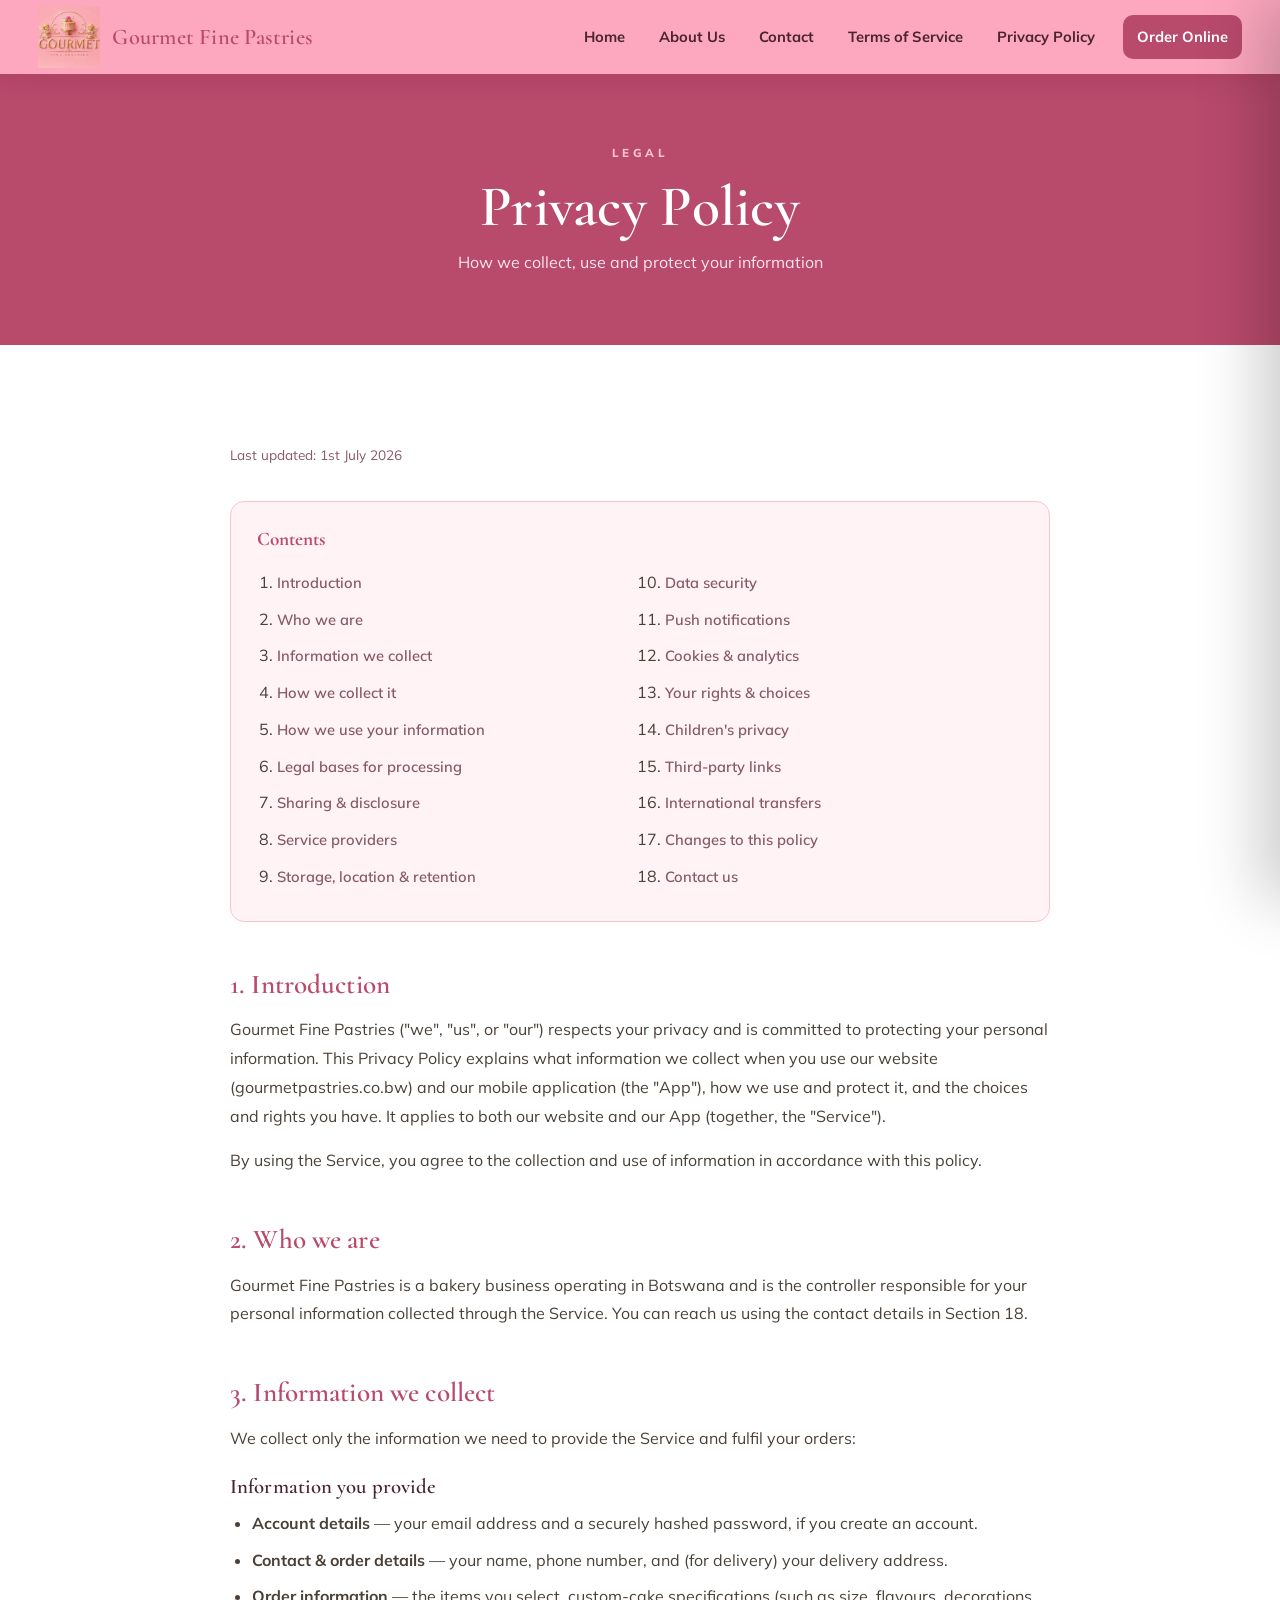
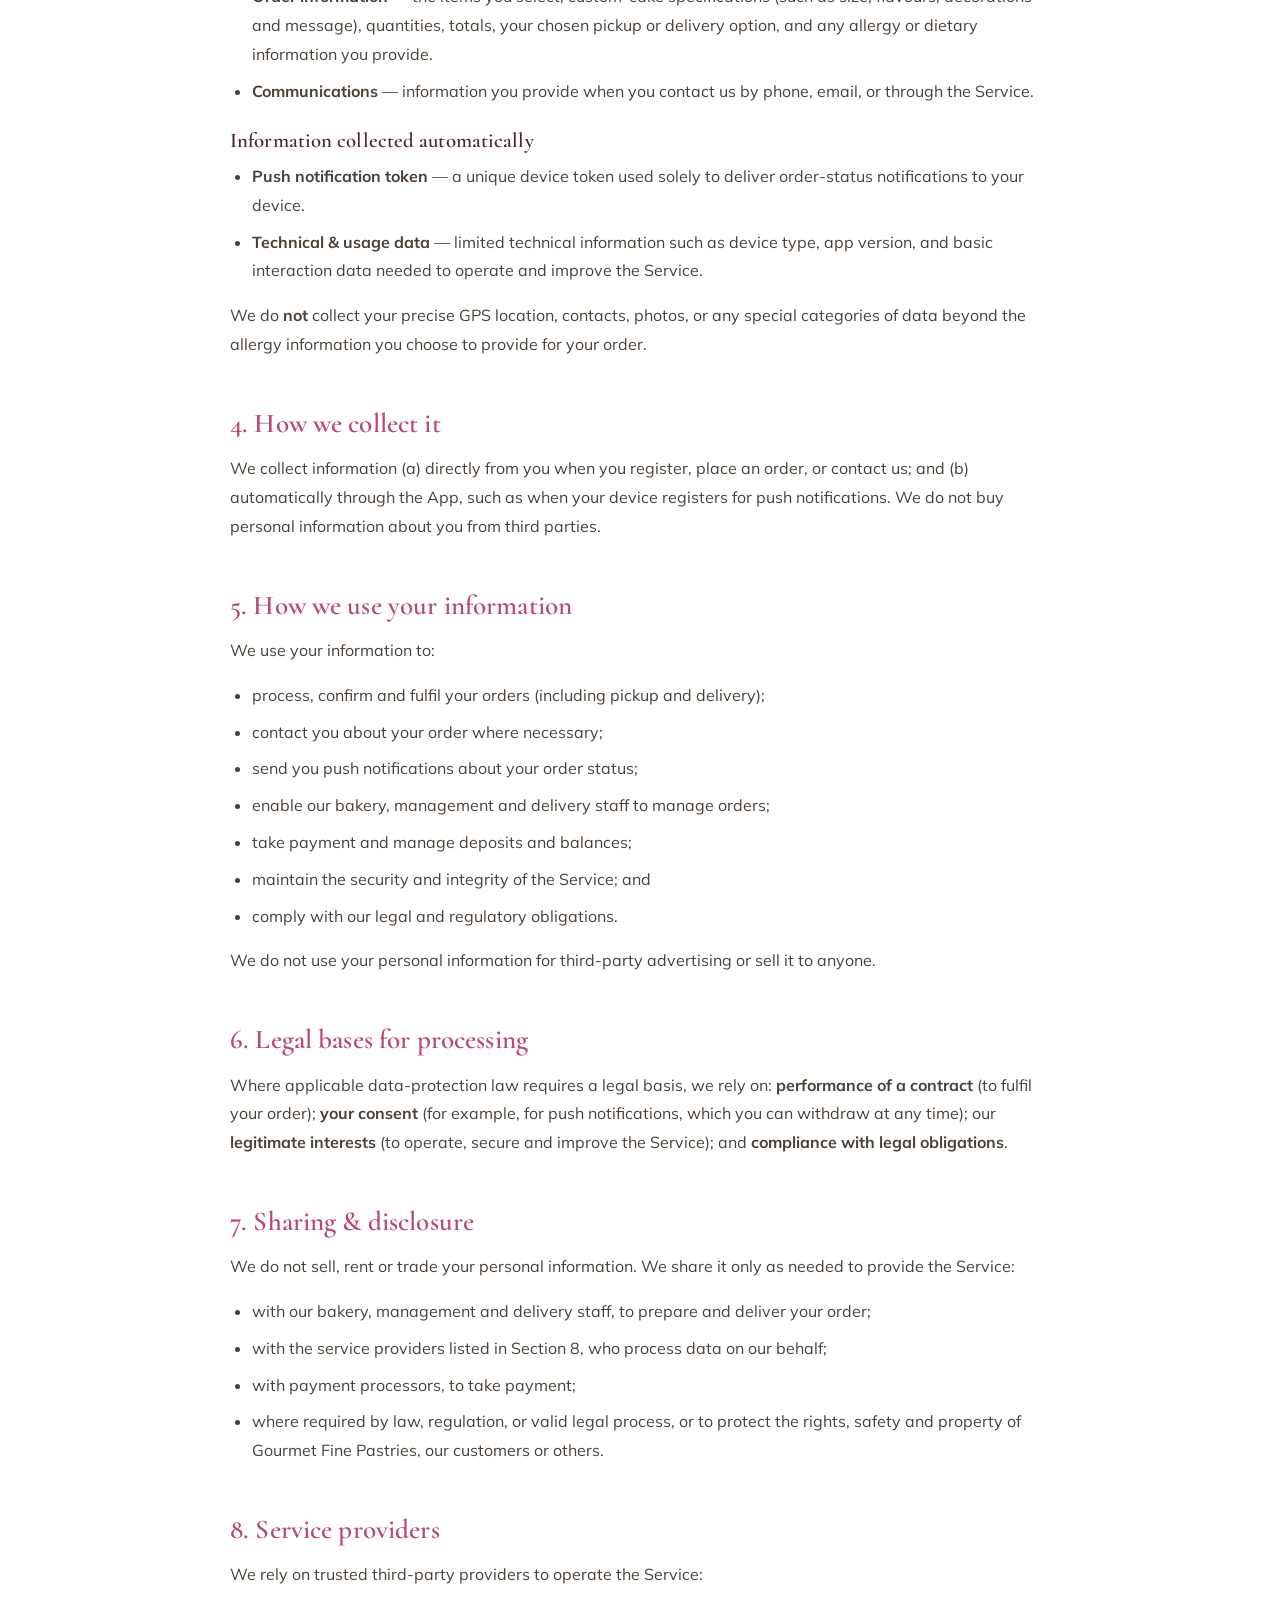
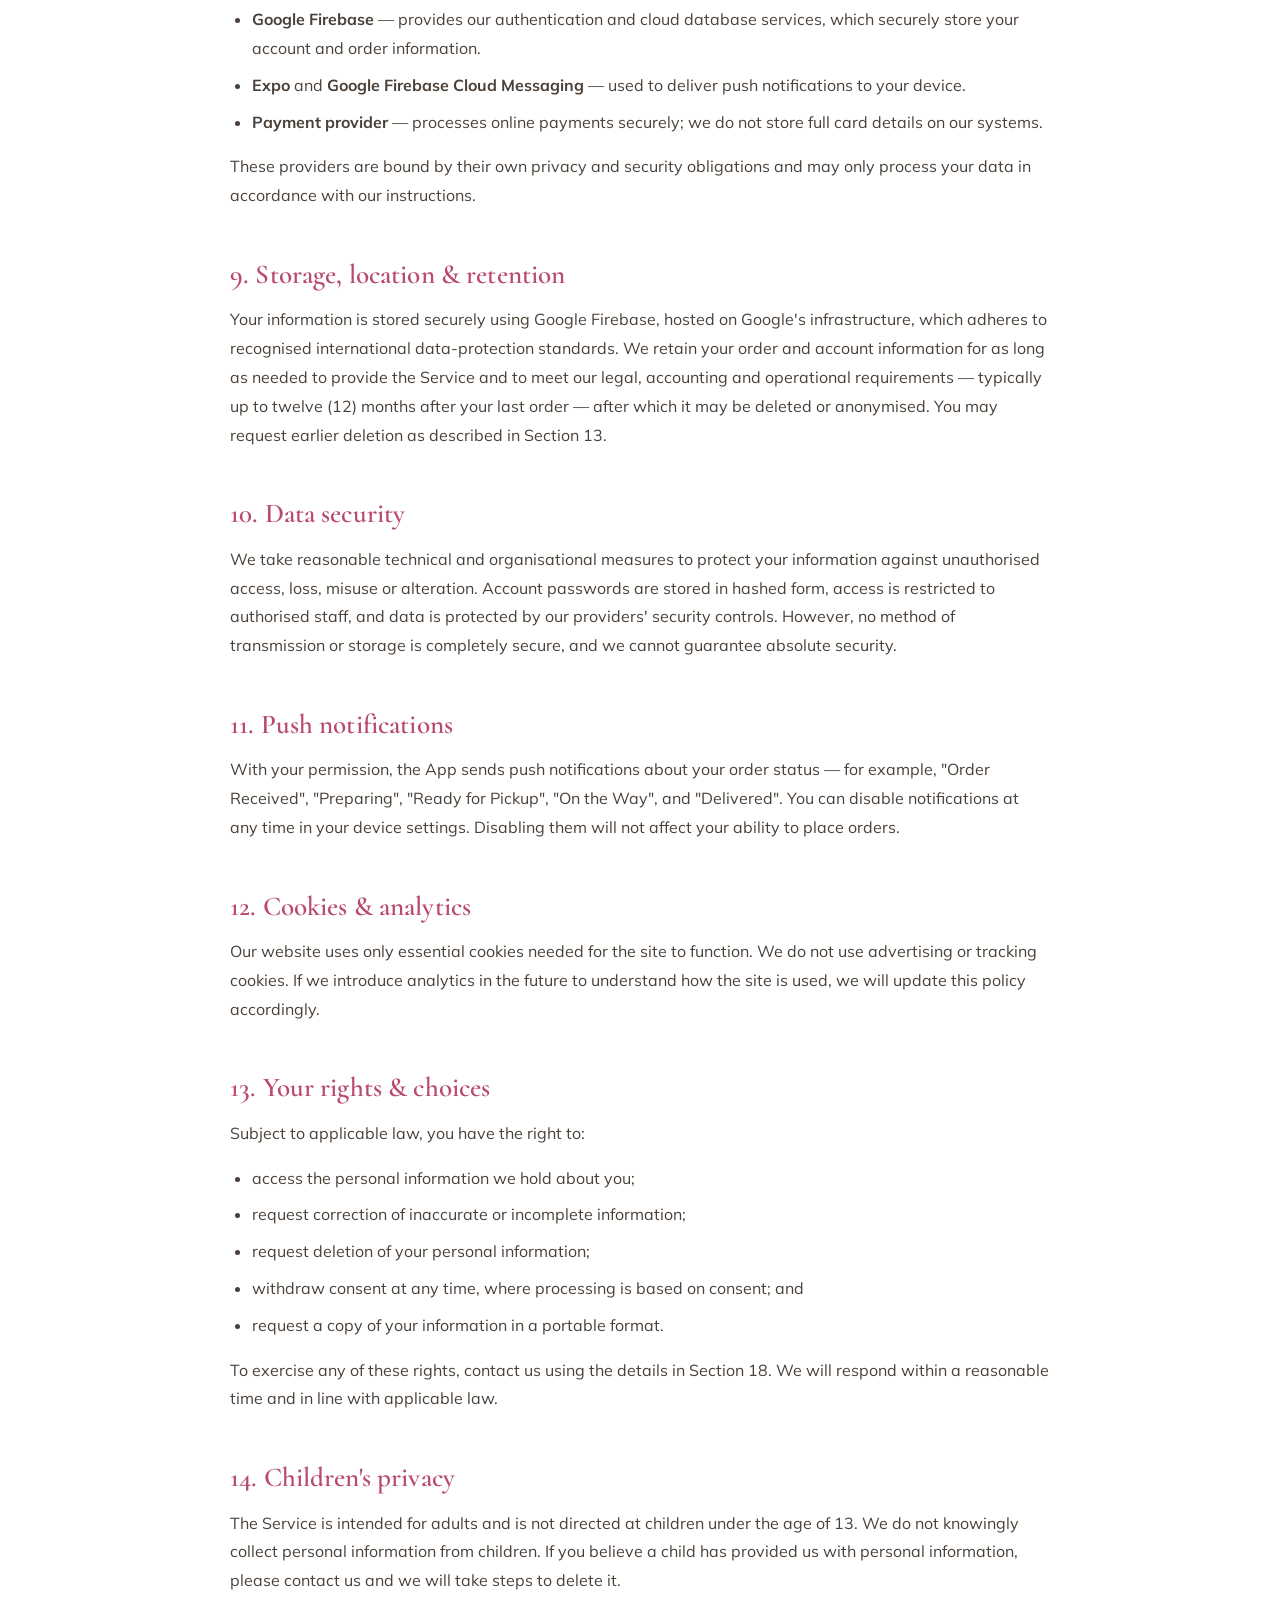
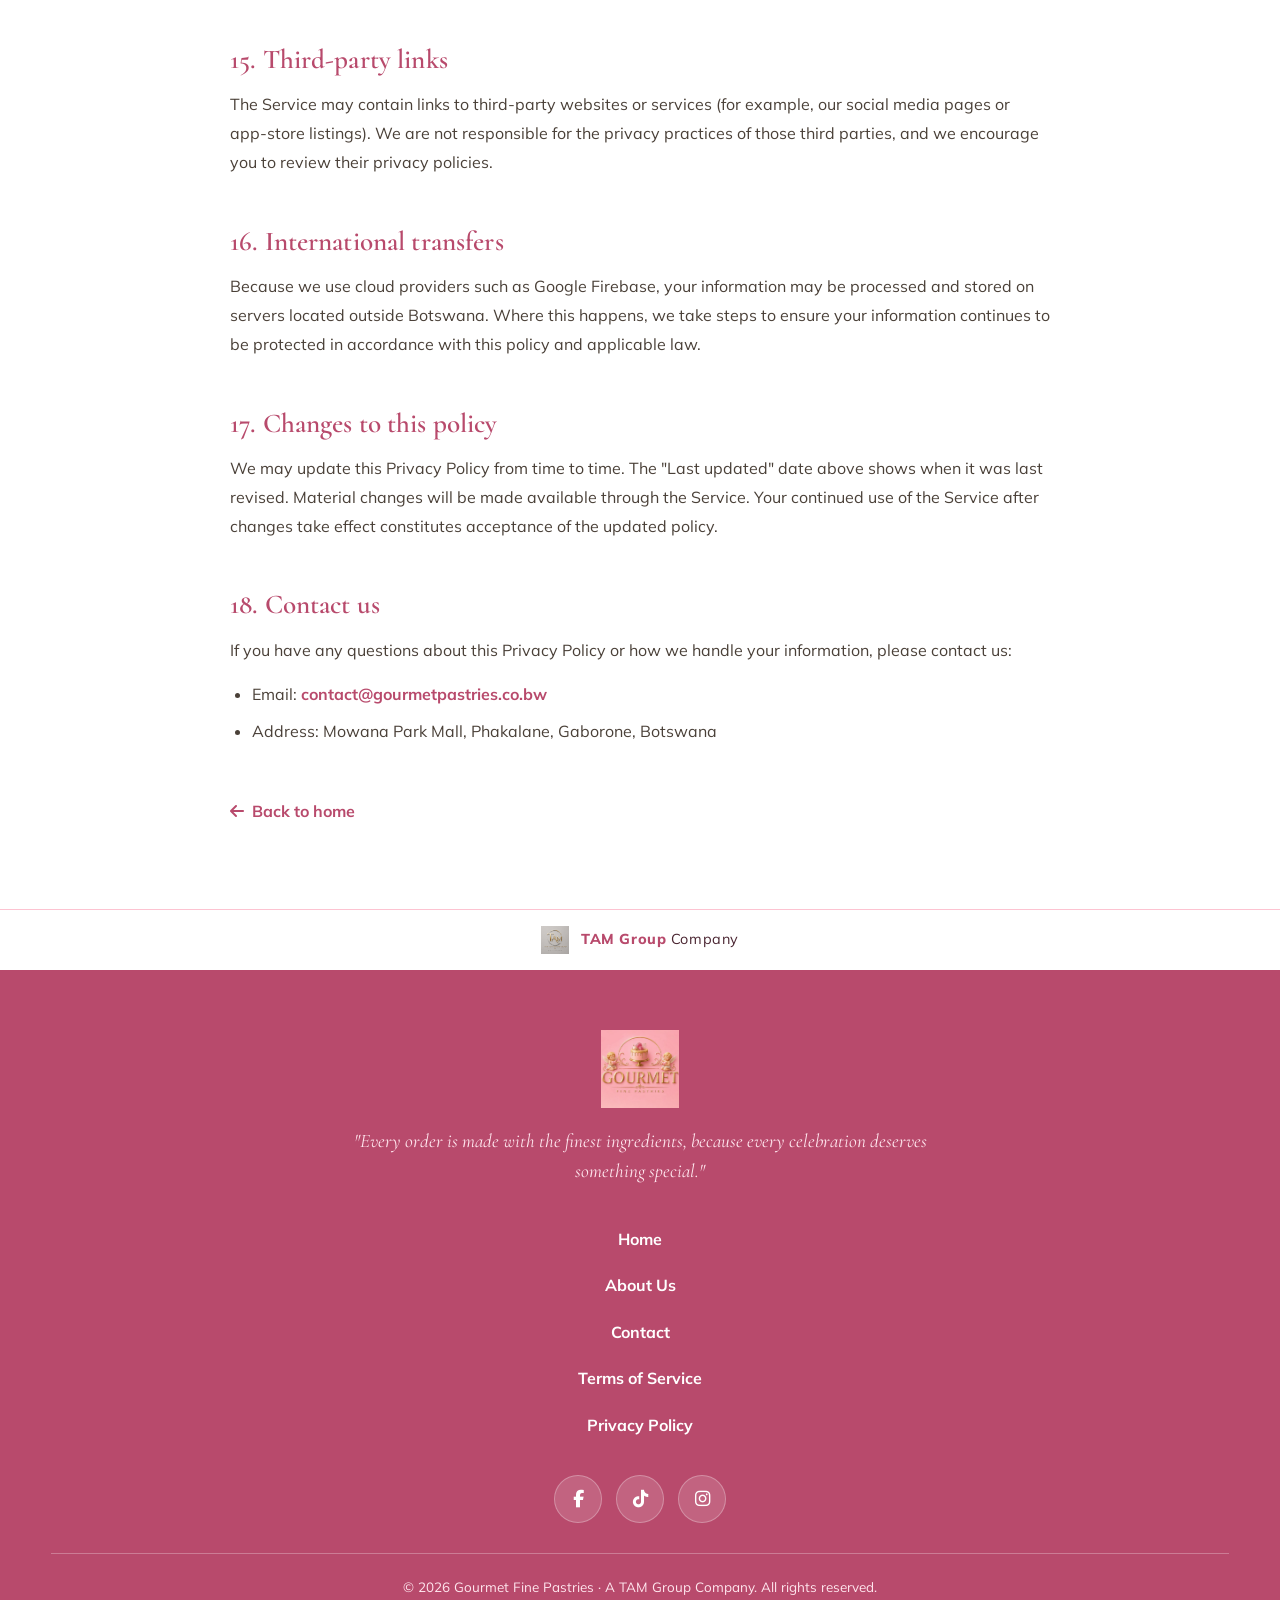
==== commit 4fded36f: "Update privacy.html" ====
--- a/privacy.html
+++ b/privacy.html
@@ -208,13 +208,12 @@
       </nav>
       <div class="footer-social">
         <a href="#" aria-label="Facebook"><i class="fa-brands fa-facebook-f"></i></a>
-        <a href="#" aria-label="TikTok"><i class="fa-brands fa-tiktok"></i></a>
-        <a href="#" aria-label="Instagram"><i class="fa-brands fa-instagram"></i></a>
+        <a href="https://www.tiktok.com/@gourmet.pastries?_r=1&_t=ZS-97j02wGgicj" aria-label="TikTok"><i class="fa-brands fa-tiktok"></i></a>
+        <a href="https://www.instagram.com/gourmetpastries.bw?igsh=MW9kZmQ4cWo1bmpxdA==" aria-label="Instagram"><i class="fa-brands fa-instagram"></i></a>
       </div>
       <div class="footer-base">© <span id="year"></span> Gourmet Fine Pastries · A TAM Group Company. All rights reserved.</div>
     </div>
   </footer>
-
   <script>document.getElementById("year").textContent = new Date().getFullYear();</script>
   <script src="script.js"></script>
 </body>
--- a/styles.css
+++ b/styles.css
@@ -66,12 +66,12 @@
 }
 .header-inner{
   display:flex; align-items:center; justify-content:space-between;
-  width:min(var(--maxw), 96%); margin-inline:auto;
-  height:74px; padding-left:0;
-}
-.brand{ display:flex; align-items:center; gap:12px; padding-left:14px; }
-.brand img{ height:48px; width:48px; }
-.brand-name{ font-family:"Cormorant", serif; font-weight:600; font-size:1.4rem; color:var(--ink); letter-spacing:.01em; }
+  width:100%; margin:0;
+  height:74px; padding:0 clamp(18px,3vw,40px);
+}
+.brand{ display:flex; align-items:center; gap:12px; padding-left:0; }
+.brand img{ height:62px; width:62px; }
+.brand-name{ font-family:"Cormorant", serif; font-weight:600; font-size:1.4rem; color:var(--pink-deep); letter-spacing:.01em; }
 .brand-name b{ color:var(--pink-deep); font-weight:600; }
 
 .nav-desktop{ display:flex; align-items:center; gap:6px; }
@@ -94,7 +94,7 @@
   display:none; flex-direction:column; gap:5px; cursor:pointer;
   background:transparent; border:0; padding:10px; border-radius:10px;
 }
-.menu-toggle span{ width:26px; height:3px; border-radius:3px; background:var(--ink); transition:.3s var(--ease); }
+.menu-toggle span{ width:26px; height:3px; border-radius:3px; background:var(--pink-deep); transition:.3s var(--ease); }
 .menu-toggle.open span:nth-child(1){ transform:translateY(8px) rotate(45deg); }
 .menu-toggle.open span:nth-child(2){ opacity:0; }
 .menu-toggle.open span:nth-child(3){ transform:translateY(-8px) rotate(-45deg); }
@@ -127,21 +127,18 @@
 /* =====================================================================
    HERO
    ===================================================================== */
-.hero{ position:relative; min-height:min(86vh,720px); display:grid; place-items:center; overflow:hidden; }
-.hero-img{ position:absolute; inset:0; width:100%; height:100%; object-fit:cover; object-position:center 35%; }
+.hero{ position:relative; min-height:min(86vh,720px); display:grid; place-items:center; overflow:hidden; background:linear-gradient(160deg, var(--pink-soft) 0%, var(--pink) 55%, var(--peach) 100%); }
+.hero-img{ display:none; }
 /* object-position Y: lower % (e.g. 20%) crops MORE off the bottom, 50% = centered */
-.hero::after{
-  content:""; position:absolute; inset:0;
-  background:linear-gradient(180deg, rgba(74,37,49,.28) 0%, rgba(74,37,49,.55) 100%);
-}
-.hero-content{ position:relative; z-index:2; text-align:center; color:#fff; padding:40px 20px; max-width:860px; }
-.hero-content .eyebrow{ display:inline-block; margin-bottom:18px; color:var(--pink-soft); }
+.hero::after{ content:none; }
+.hero-content{ position:relative; z-index:2; text-align:center; color:var(--ink); padding:40px 20px; max-width:860px; }
+.hero-content .eyebrow{ display:inline-block; margin-bottom:18px; color:var(--pink-deep); }
 .hero h1{
-  font-size:clamp(2.6rem, 6.2vw, 4.9rem); color:#fff;
-  text-shadow:0 4px 30px rgba(0,0,0,.32); margin-bottom:18px;
-}
-.hero h1 .em{ color:var(--pink-soft); font-style:italic; }
-.hero p{ font-size:clamp(1rem,1.6vw,1.22rem); max-width:620px; margin:0 auto 30px; color:#ffeef3; }
+  font-size:clamp(2.6rem, 6.2vw, 4.9rem); color:var(--ink);
+  margin-bottom:18px;
+}
+.hero h1 .em{ color:var(--pink-deep); font-style:italic; }
+.hero p{ font-size:clamp(1rem,1.6vw,1.22rem); max-width:620px; margin:0 auto 30px; color:var(--ink-soft); }
 .hero .cta-row{ display:flex; gap:14px; justify-content:center; flex-wrap:wrap; }
 .btn{
   display:inline-flex; align-items:center; gap:10px; cursor:pointer;
@@ -151,10 +148,10 @@
 .btn:hover{ transform:translateY(-3px); }
 .btn-accent{ background:var(--pink-deep); color:#fff; }
 .btn-accent:hover{ background:var(--white); color:var(--pink-deep); }
-.btn-ghost{ border-color:#fff; color:#fff; }
+.btn-ghost{ border-color:var(--pink-deep); color:var(--pink-deep); }
 .btn-ghost:hover{ background:#fff; color:var(--pink-deep); }
 
-.scroll-cue{ position:absolute; bottom:22px; left:50%; transform:translateX(-50%); z-index:2; color:var(--pink-soft); animation:bob 2s var(--ease) infinite; }
+.scroll-cue{ position:absolute; bottom:22px; left:50%; transform:translateX(-50%); z-index:2; color:var(--pink-deep); animation:bob 2s var(--ease) infinite; }
 @keyframes bob{ 0%,100%{ transform:translate(-50%,0);} 50%{ transform:translate(-50%,10px);} }
 
 /* =====================================================================
@@ -232,13 +229,13 @@
    FOLLOW US
    ===================================================================== */
 .social{ background:var(--pink); color:var(--ink); text-align:center; }
-.social h2{ color:var(--ink); font-size:clamp(1.9rem,4vw,2.8rem); }
+.social h2{ color:var(--pink-deep); font-size:clamp(1.9rem,4vw,2.8rem); }
 .social .eyebrow{ color:var(--pink-deep); }
 .social p{ color:var(--ink-soft); max-width:480px; margin:8px auto 30px; }
 .social-row{ display:flex; gap:16px; justify-content:center; flex-wrap:wrap; }
 .social-row a{
   width:62px; height:62px; border-radius:50%; display:grid; place-items:center;
-  background:rgba(74,37,49,.07); border:1px solid var(--line); color:var(--ink);
+  background:rgba(184,74,108,.10); border:1px solid rgba(184,74,108,.25); color:var(--pink-deep);
   font-size:1.4rem; transition:transform .25s var(--ease), background .25s var(--ease), color .25s var(--ease);
 }
 .social-row a:hover{ background:var(--pink-deep); color:#fff; transform:translateY(-5px); }
@@ -255,10 +252,10 @@
 .store-row{ display:flex; gap:14px; flex-wrap:wrap; margin-top:8px; }
 .store-btn{
   display:inline-flex; align-items:center; gap:12px; padding:12px 22px;
-  background:var(--ink); color:#fff; border-radius:14px;
+  background:var(--pink-deep); color:#fff; border-radius:14px;
   transition:transform .25s var(--ease), background .25s var(--ease);
 }
-.store-btn:hover{ transform:translateY(-4px); background:#3a1d27; }
+.store-btn:hover{ transform:translateY(-4px); background:#9A3D5A; }
 .store-btn i{ font-size:1.9rem; color:#fff; }
 .store-btn .st{ display:flex; flex-direction:column; line-height:1.15; }
 .store-btn .st small{ font-size:.66rem; text-transform:uppercase; letter-spacing:.12em; opacity:.85; }
@@ -360,8 +357,8 @@
   .app-emblem{ order:-1; }
 }
 @media (max-width: 560px){
-  .header-inner{ height:64px; }
-  .brand img{ height:40px; width:40px; }
+  .header-inner{ height:66px; }
+  .brand img{ height:52px; width:52px; }
   .brand-name{ font-size:1.18rem; }
   .legal-toc ol{ columns:1; }
   .hero-img{ height:132%; bottom:auto; }        /* crop more off the bottom on phones */
@@ -372,3 +369,29 @@
   .reveal{ opacity:1; transform:none; }
 }
 a:focus-visible, button:focus-visible{ outline:3px solid var(--pink-deep); outline-offset:3px; border-radius:6px; }
+
+
+/* ===== mobile menu: Back button + collapsible Contact ===== */
+.mm-close{
+  position:absolute; top:20px; left:22px;
+  display:flex; align-items:center; gap:8px;
+  background:transparent; border:0; cursor:pointer;
+  color:var(--ink); font:inherit; font-weight:800; font-size:1rem; padding:6px 4px;
+  transition:color .2s var(--ease);
+}
+.mm-close i{ font-size:.95rem; color:var(--pink-deep); }
+.mm-close:hover{ color:var(--pink-deep); }
+
+.mobile-menu .mm-contact-toggle{
+  display:flex; align-items:center; gap:12px; width:100%;
+  background:transparent; border:0; cursor:pointer; text-align:left;
+  padding:16px 6px; font:inherit; font-weight:700; font-size:1.04rem; color:var(--ink);
+  transition:color .2s var(--ease), padding-left .25s var(--ease);
+}
+.mobile-menu .mm-contact-toggle > i:first-child{ color:var(--pink-deep); width:22px; text-align:center; }
+.mobile-menu .mm-contact-toggle:hover{ color:var(--pink-deep); padding-left:14px; }
+.mm-chev{ margin-left:auto; font-size:.85rem; color:var(--pink-deep); transition:transform .3s var(--ease); }
+.mm-contact-toggle.open .mm-chev{ transform:rotate(180deg); }
+
+.mm-contact{ max-height:0; overflow:hidden; padding-top:0; padding-bottom:0; transition:max-height .32s var(--ease), padding .32s var(--ease); }
+.mm-contact-toggle.open + .mm-contact{ max-height:120px; padding-bottom:14px; }
